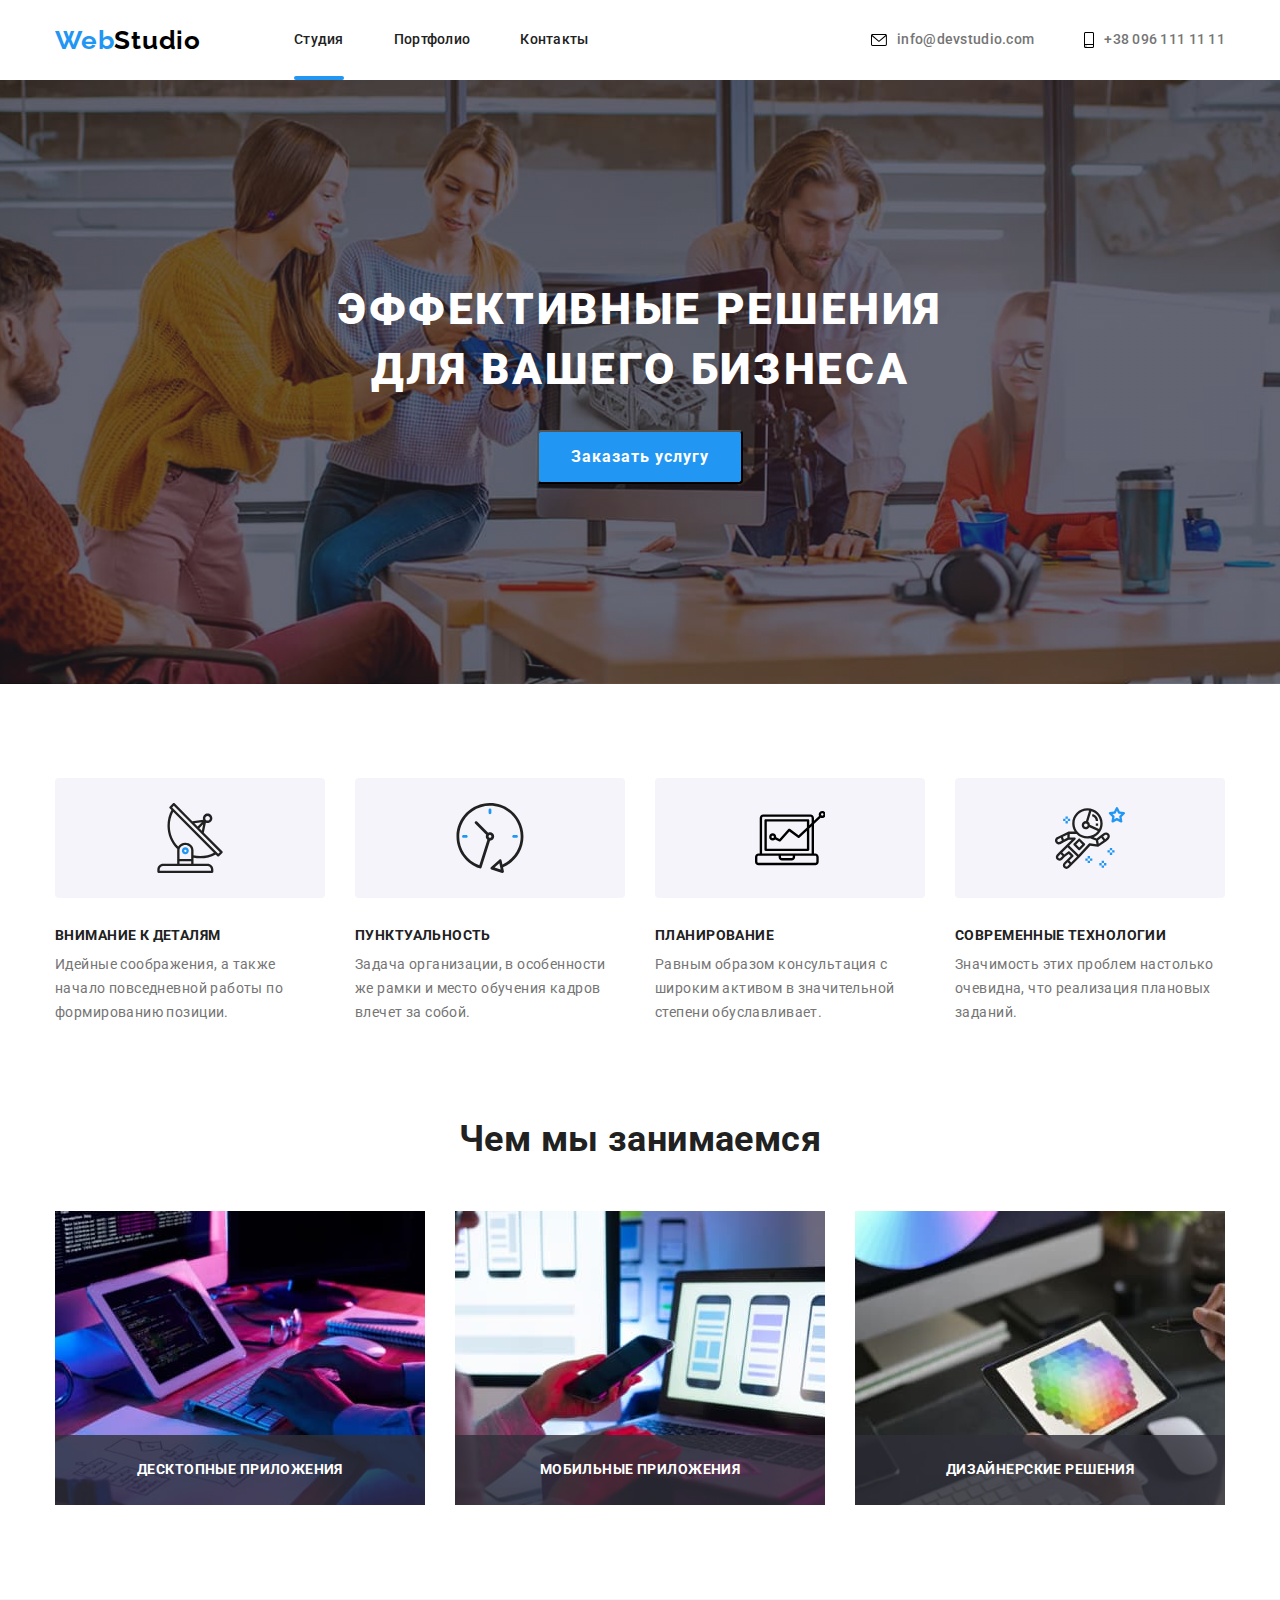
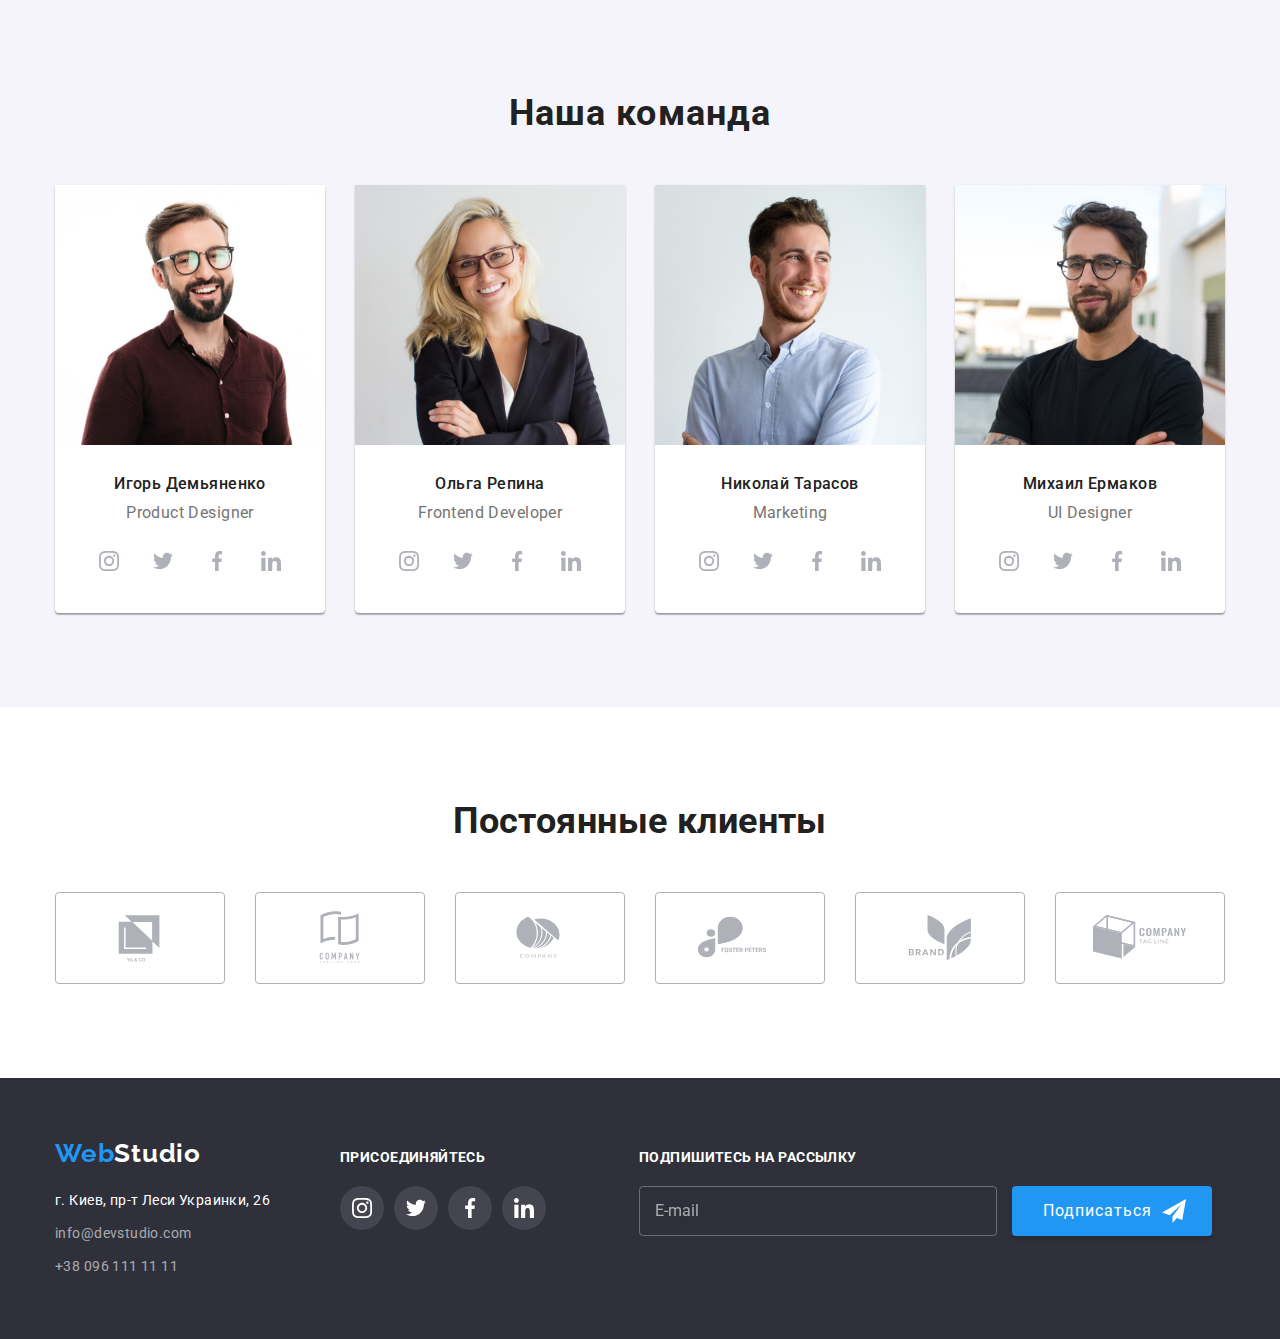
==== index.html @ 09fc1315 "Секция баннер переименована согласно BEM" ====
<!DOCTYPE html>
<html lang="ru">
    <head>
        <meta charset="UTF-8">
        <meta http-equiv="X-UA-Compatible" content="IE=edge">
        <meta name="viewport" content="width=device-width, initial-scale=1.0">
        <title>WebStudio</title>
        <link href="https://fonts.googleapis.com/css2?family=Raleway:wght@700&family=Roboto:wght@400;500;700;900&display=swap"
            rel="stylesheet">
        <link rel="stylesheet" href="https://cdnjs.cloudflare.com/ajax/libs/modern-normalize/0.2.0/modern-normalize.min.css">
        <link rel="stylesheet" href="./css/styles.css">
    </head>
    <body>
    <!-- шапка страницы -->
        <header class="header">
            <div class="container">
                <nav class="nav">
                    <a class="logo" lang="en" href="./index.html"> Web<span class="logo--black">Studio</span></a>
                    <ul class="nav__list list">
                        <li class="nav__item">
                            <a class="nav__link nav__link--current" href="./index.html">Студия</a>
                        </li>
                        <li class="nav__item">
                            <a class="nav__link" href="./portfolio.html">Портфолио</a>
                        </li>
                        <li class="nav__item">
                            <a class="nav__link" href="">Контакты</a>
                        </li>
                    </ul>
                </nav>
                <ul class="contacts-list list">
                    <li class="contacts-list__item">
                        <a class="contacts-list__link" href="mailto:info@devstudio.com">
                            <svg class="icon-envelope" width="16px" height="12px">
                                <use href="./images/svg/symbol-defs.svg#icon-envelope"></use>
                            </svg>
                            info@devstudio.com
                        </a>   
                    </li>
                    <li class="contacts-list__item">
                        <a class="contacts-list__link" href="tel:+380961111111">
                            <svg class="icon-phone" width="10px" height="16px">
                                <use href="./images/svg/symbol-defs.svg#icon-smartphone"></use>
                            </svg>
                                +38 096 111 11 11
                        </a>  
                    </li>
                </ul>
            </div>
        </header>

    <!-- тело страницы -->
        <main class="main">
            <!-- секция баннер -->
            <section class="banner section">
                <div class="container">
                    <h1 class="banner__title"><span>Эффективные решения для вашего бизнеса</span></h1>
                    <button class="banner__button" type="button" data-modal-open>Заказать услугу</button>   
                </div>
            </section>
            <!-- секция преимущества -->
            <section class="section-advantages section">
                <div class="container">
                    <h2 class="visually-hidden">Преимущества</h2>
                        <ul class="advantages-list list">
                            <li class="advantages-item">
                                <div class="advantages-icon">
                                    <svg class="icon-antenna" width="70px" height="70px">
                                        <use href="./images/svg/symbol-defs.svg#icon-antenna"></use>
                                    </svg>
                                </div>
                                <h3 class="advantages-title">Внимание к деталям</h3>
                                <p class="advantages-text">Идейные соображения, а также начало повседневной работы по формированию позиции.</p>
                            </li>
                            <li class="advantages-item">
                                <div class="advantages-icon">
                                    <svg class="icon-clock" width="70px" height="70px">
                                        <use href="./images/svg/symbol-defs.svg#icon-clock"></use>
                                    </svg>
                                </div>
                                <h3 class="advantages-title">Пунктуальность</h3>
                                <p class="advantages-text">Задача организации, в особенности же рамки и место обучения кадров влечет за собой.</p>
                            </li>
                            <li class="advantages-item">
                                <div class="advantages-icon">
                                    <svg class="icon-vector" width="70px" height="70px">
                                        <use href="./images/svg/symbol-defs.svg#icon-vector"></use>
                                    </svg>
                                </div>
                                <h3 class="advantages-title">Планирование</h3>
                                <p class="advantages-text">Равным образом консультация с широким активом в значительной степени обуславливает.</p>
                            </li>
                            <li class="advantages-item">
                                <div class="advantages-icon">
                                    <svg class="icon-astronaut" width="70px" height="70px">
                                        <use href="./images/svg/symbol-defs.svg#icon-astronaut"></use>
                                    </svg>
                                </div>
                                <h3 class="advantages-title">Современные технологии</h3>
                                <p class="advantages-text">Значимость этих проблем настолько очевидна, что реализация плановых заданий.</p>
                            </li>
                        </ul> 
                </div>
            </section>
            <!-- секция чем мы занимаемся -->
            <section class="section-works section">
                <div class="container">
                    <h2 class="works-title title">Чем мы занимаемся</h2>
                    <ul class="works-list list">
                        <li class="works-item">
                            <img src="./images/work1.jpg" alt="Человека набирает html код страницы" width="370">
                            <p class="works-description">Десктопные приложения</p>
                        </li>
                        <li class="works-item">
                            <img src="./images/work2.jpg" alt="Человек адаптирует вид страницы ноутбука на мобильный телефон" width="370">
                            <p class="works-description">Мобильные приложения</p>
                        </li>
                        <li class="works-item">
                            <img src="./images/work3.jpg" alt="Человека выбирает градиент цветов на планшете" width="370">
                            <p class="works-description">Дизайнерские решения</p>
                        </li>
                    </ul>
                </div>
            </section>
            <!-- секция команда -->
            <section class="section-team section">
                <div class="container">
                    <h2 class="team-title title">Наша команда</h2>
                    <ul class="team-list list">
                        <li class="team-item">
                            <img src="./images/team1.jpg" alt="Игорь Демьяненко" width="270">
                            <div class="team-content">
                                <h3 class="person-title title">Игорь Демьяненко</h3>
                                <p class="team-text" lang="en">Product Designer</p>
                                <ul class="sociale-list list sociale-list-team">
                                    <li class="sociale-item">
                                        <a class="sociale-link sociale-link-transparent" href="">
                                            <svg class="icon-sociale icon-sociale-grey">
                                                <use href="./images/svg/symbol-defs.svg#icon-instagram"></use>
                                            </svg>
                                        </a>
                                    </li>
                                    <li class="sociale-item">
                                        <a class="sociale-link sociale-link-transparent" href="">
                                            <svg class="icon-sociale icon-sociale-grey">
                                                <use href="./images/svg/symbol-defs.svg#icon-twitter"></use>
                                            </svg>
                                        </a>
                                    </li>
                                    <li class="sociale-item">
                                        <a class="sociale-link sociale-link-transparent" href="">
                                            <svg class="icon-sociale icon-sociale-grey">
                                                <use href="./images/svg/symbol-defs.svg#icon-facebook"></use>
                                            </svg>
                                        </a>
                                    </li>
                                    <li class="sociale-item">
                                        <a class="sociale-link sociale-link-transparent" href="">
                                            <svg class="icon-sociale icon-sociale-grey">
                                                <use href="./images/svg/symbol-defs.svg#icon-linkedin"></use>
                                            </svg>
                                        </a>
                                    </li>
                                </ul>
                            </div>
                        </li>
                        <li class="team-item">
                            <img src="./images/team2.jpg" alt="Ольга Репина" width="270">
                            <div class="team-content">
                                <h3 class="person-title title">Ольга Репина</h3>
                                <p class="team-text" lang="en">Frontend Developer</p>
                                <ul class="sociale-list list sociale-list-team">
                                    <li class="sociale-item">
                                        <a class="sociale-link sociale-link-transparent" href="">
                                            <svg class="icon-sociale icon-sociale-grey">
                                                <use href="./images/svg/symbol-defs.svg#icon-instagram"></use>
                                            </svg>
                                        </a>
                                    </li>
                                    <li class="sociale-item">
                                        <a class="sociale-link sociale-link-transparent" href="">
                                            <svg class="icon-sociale icon-sociale-grey">
                                                <use href="./images/svg/symbol-defs.svg#icon-twitter"></use>
                                            </svg>
                                        </a>
                                    </li>
                                    <li class="sociale-item">
                                        <a class="sociale-link sociale-link-transparent" href="">
                                            <svg class="icon-sociale icon-sociale-grey">
                                                <use href="./images/svg/symbol-defs.svg#icon-facebook"></use>
                                            </svg>
                                        </a>
                                    </li>
                                    <li class="sociale-item">
                                        <a class="sociale-link sociale-link-transparent" href="">
                                            <svg class="icon-sociale icon-sociale-grey">
                                                <use href="./images/svg/symbol-defs.svg#icon-linkedin"></use>
                                            </svg>
                                        </a>
                                    </li>
                                </ul>
                            </div>
                        </li>
                        <li class="team-item">
                            <img src="./images/team3.jpg" alt="Николай Тарасов" width="270">
                            <div class="team-content">
                                <h3 class="person-title title">Николай Тарасов</h3>
                                <p class="team-text" lang="en">Marketing</p>
                                <ul class="sociale-list list sociale-list-team">
                                    <li class="sociale-item">
                                        <a class="sociale-link sociale-link-transparent" href="">
                                            <svg class="icon-sociale icon-sociale-grey">
                                                <use href="./images/svg/symbol-defs.svg#icon-instagram"></use>
                                            </svg>
                                        </a>
                                    </li>
                                    <li class="sociale-item">
                                        <a class="sociale-link sociale-link-transparent" href="">
                                            <svg class="icon-sociale icon-sociale-grey">
                                                <use href="./images/svg/symbol-defs.svg#icon-twitter"></use>
                                            </svg>
                                        </a>
                                    </li>
                                    <li class="sociale-item">
                                        <a class="sociale-link sociale-link-transparent" href="">
                                            <svg class="icon-sociale icon-sociale-grey">
                                                <use href="./images/svg/symbol-defs.svg#icon-facebook"></use>
                                            </svg>
                                        </a>
                                    </li>
                                    <li class="sociale-item">
                                        <a class="sociale-link sociale-link-transparent" href="">
                                            <svg class="icon-sociale icon-sociale-grey">
                                                <use href="./images/svg/symbol-defs.svg#icon-linkedin"></use>
                                            </svg>
                                        </a>
                                    </li>
                                </ul>
                            </div>
                        </li>
                        <li class="team-item">
                            <img src="./images/team4.jpg" alt="Михаил Ермаков" width="270">
                            <div class="team-content">
                                <h3 class="person-title title">Михаил Ермаков</h3>
                                <p class="team-text" lang="en">UI Designer</p>
                                <ul class="sociale-list list sociale-list-team">
                                    <li class="sociale-item">
                                        <a class="sociale-link sociale-link-transparent" href="">
                                            <svg class="icon-sociale icon-sociale-grey">
                                                <use href="./images/svg/symbol-defs.svg#icon-instagram"></use>
                                            </svg>
                                        </a>
                                    </li>
                                    <li class="sociale-item">
                                        <a class="sociale-link sociale-link-transparent" href="">
                                            <svg class="icon-sociale icon-sociale-grey">
                                                <use href="./images/svg/symbol-defs.svg#icon-twitter"></use>
                                            </svg>
                                        </a>
                                    </li>
                                    <li class="sociale-item">
                                        <a class="sociale-link sociale-link-transparent" href="">
                                            <svg class="icon-sociale icon-sociale-grey">
                                                <use href="./images/svg/symbol-defs.svg#icon-facebook"></use>
                                            </svg>
                                        </a>
                                    </li>
                                    <li class="sociale-item">
                                        <a class="sociale-link sociale-link-transparent" href="">
                                            <svg class="icon-sociale icon-sociale-grey">
                                                <use href="./images/svg/symbol-defs.svg#icon-linkedin"></use>
                                            </svg>
                                        </a>
                                    </li>
                                </ul>
                            </div>
                        </li>
                    </ul>
                </div>
            </section>
            <!-- секция постоянные клиенты -->
            <section class="section-clients section">
                <div class="container">
                    <h2 class="clients-title title">Постоянные клиенты</h2>
                    <ul class="clients-list list">
                        <li class="clients-item">
                            <a class="clients-link" href="">
                                <svg class="icon-logo">
                                    <use href="./images/svg/symbol-defs.svg#icon-logo1"></use>
                                </svg>
                            </a>
                        </li>
                        <li class="clients-item">
                            <a class="clients-link" href="">
                               <svg class="icon-logo">
                                   <use href="./images/svg/symbol-defs.svg#icon-logo2"></use>
                               </svg>
                            </a>
                        </li>
                        <li class="clients-item">
                            <a class="clients-link" href="">
                               <svg class="icon-logo">
                                   <use href="./images/svg/symbol-defs.svg#icon-logo3"></use>
                               </svg>
                            </a>
                        </li>
                        <li class="clients-item"> 
                            <a class="clients-link" href="">
                                <svg class="icon-logo">
                                    <use href="./images/svg/symbol-defs.svg#icon-logo4"></use>
                                </svg>
                            </a>
                        </li>
                        <li class="clients-item">
                            <a class="clients-link" href="">
                                <svg class="icon-logo">
                                    <use href="./images/svg/symbol-defs.svg#icon-logo5"></use>
                                </svg>
                            </a> 
                        </li>
                        <li class="clients-item"> 
                            <a class="clients-link" href="">
                                <svg class="icon-logo">
                                    <use href="./images/svg/symbol-defs.svg#icon-logo6"></use>
                                </svg>
                            </a>
                        </li>
                    </ul>
                </div>
            </section>
        </main>
    <!-- футер -->
        <footer class="footer">
            <div class="container">
                <div>
                    <a class="footer-logo logo" lang="en" href="./index.html">Web<span class="logo-white">Studio</span></a>
                    <address>
                        <ul class="footer-contacts list">
                            <li class="footer-item">
                                <a class="footer-adress" href="https://goo.gl/maps/Vb78Npx7TWDgtV2aA" target="_blank" rel="noreferrer noopener">г. Киев, пр-т Леси Украинки, 26</a>
                            </li>
                            <li class="footer-item">
                                <a class="footer-mail" href="mailto:info@devstudio.com">info@devstudio.com</a>
                            </li>
                            <li class="footer-item">
                                <a class="footer-tel" href="tel:+380961111111">+38 096 111 11 11</a>
                            </li>
                        </ul>
                    </address>
                </div>
                <div class="footer-sociale">
                    <h2 class="sociale-title title">Присоединяйтесь</h2>
                    <ul class="sociale-list list">
                        <li class="sociale-item">
                            <a class="sociale-link sociale-link-dark" href="">
                                <svg class="icon-sociale icon-sociale-white">
                                    <use href="./images/svg/symbol-defs.svg#icon-instagram"></use>
                                </svg>
                            </a>
                        </li>
                        <li class="sociale-item">
                            <a class="sociale-link sociale-link-dark" href="">
                                <svg class="icon-sociale icon-sociale-white">
                                    <use href="./images/svg/symbol-defs.svg#icon-twitter"></use>
                                </svg>
                            </a>
                        </li>
                        <li class="sociale-item">
                            <a class="sociale-link sociale-link-dark" href="">
                                <svg class="icon-sociale icon-sociale-white">
                                    <use href="./images/svg/symbol-defs.svg#icon-facebook"></use>
                                </svg>
                            </a>
                        </li>
                        <li class="sociale-item">
                            <a class="sociale-link sociale-link-dark" href="">
                                <svg class="icon-sociale icon-sociale-white">
                                    <use href="./images/svg/symbol-defs.svg#icon-linkedin"></use>
                                </svg>
                            </a>
                        </li>
                    </ul>
                </div>
                <div class="subscription">
                    <h2 class="subscription-title title">Подпишитесь на рассылку</h2>
                    <form name="subscription-form">
                        <label for="email">
                            <input class="footer-input" type="email" name="email" id="email" placeholder="E-mail"/>
                        </label>                                        
                        <button class="footer-submit-button" type="submit">Подписаться
                            <svg class="icon-submit" width="24px" height="24px">
                                <use href="./images/svg/symbol-defs.svg#icon-send"></use>
                            </svg>
                        </button>
                    </form>
                </div>
            </div>
        </footer>
        <div class="backdrop is-hidden" data-modal>
            <div class="modal">
                <button class="close-button" data-modal-close>
                    <svg class="icon-close" width="18px" height="18px">
                        <use href="./images/svg/symbol-defs.svg#icon-close"></use>
                    </svg>
                </button>
                <form class="modal-form" action="#">
                    <div class="modal-user-form">
                        <p class="modal-form-head">Оставьте свои данные, мы вам перезвоним</p>
                        <label class="modal-form-type" for="user-name"> Имя
                            <span class="modal-form-box">
                                <input class="modal-form-input" type="text" name="user-name" id="user-name" minlength="2" pattern="[a-zA-Zа-яёА-ЯЁ]+" title="Имя должно содержать символы латиницы или кирилицы" required>
                                <svg class="modal-form-icon" width="18px" height="18px">
                                    <use href="./images/svg/symbol-defs.svg#icon-user"></use>
                                </svg>
                            </span>
                        </label>
                        <label class="modal-form-type" for="phone-number"> Телефон
                            <span class="modal-form-box">
                                <input class="modal-form-input" type="tel" name="phone-number" id="phone-number" pattern="[0-9]{3}-[0-9]{3}-[0-9]{2}-[0-9]{2}" title="000-000-00-00" required>
                                <svg class="modal-form-icon" width="18px" height="18px">
                                    <use href="./images/svg/symbol-defs.svg#icon-phone"></use>
                                </svg>
                            </span>
                        </label>
                        <label class="modal-form-type" for="mail"> Почта
                            <span class="modal-form-box">
                                <input class="modal-form-input" type="email" name="email" id="mail" required>
                                <svg class="modal-form-icon" width="18px" height="18px">
                                    <use href="./images/svg/symbol-defs.svg#icon-email"></use>
                                </svg>
                            </span>
                        </label>
                        <label class="modal-form-type" for="feedback"> Комментарий
                            <span class="modal-form-box">
                                <textarea class="modal-form-feedback" name="text" id="feedback" placeholder="Введите текст"></textarea>
                            </span>
                        </label>
                        <label class="modal-form-type input-label" for="modal-checkbox">
                            <input class="modal-form-checkbox visually-hidden" type="checkbox" id="modal-checkbox"/>
                            <span class="checkbox-box"></span>
                            <span class="modal-form-text">
                                <span class="modal-form-link">Соглашаюсь с рассылкой и принимаю
                                    <a class="contract-link" href="#">Условия договора</a>
                                </span>
                            </span>
                        </label>
                        <button class="modal-submit-button" type="submit">Отправить</button>
                    </div>
                </form>
            </div>
        </div>
        <script src="./js/modal.js"></script>
    </body>
</html>
---- css/styles.css ----
/* переменные****************************************** */
html {
  box-sizing: border-box;
}
*,
*::before,
*::after {
  box-sizing: border-box;
}
:root {
  --title-text-color: #212121;
  --primary-text-color: #757575;
  --accent-color: #2196f3;
}

body {
  font-family: Roboto, sans-serif;
  font-size: 14px;
  line-height: 1.71;
  letter-spacing: 0.03em;
  color: var(--primary-text-color);
}

h1,
h2,
h3,
h4,
h5,
h6,
p,
ul,
ol {
  margin: 0;
  padding: 0;
}

img {
  display: block;
}

.title {
  color: var(--title-text-color);
  font-weight: bold;
  font-size: 36px;
  line-height: 1.16;
}
.list {
  list-style: none;
  margin: 0;
  padding: 0;
}

.container {
  width: 1200px;
  padding-right: 15px;
  padding-left: 15px;
  margin: 0px auto;
}

.section {
  padding-top: 94px;
  padding-bottom: 94px;
}

/* шапка страницы *****************************************/

.header .container {
  background-color: #ffffff;

  display: flex;
  align-items: center;
}
.nav {
  display: flex;
  align-items: center;
}
.nav__list {
  display: flex;
}
.nav__link--current {
  color: var(--accent-color);
}

.nav__item:not(:first-child),
.contacts-list__item:not(:first-child) {
  margin-left: 50px;
}

.contacts-list {
  display: flex;
}

.contacts-list__link {
  display: flex;
  align-items: center;
}

.icon-envelope,
.icon-phone {
  margin-right: 10px;

  transition-property: fill;
  transition-duration: 250ms;
  transition-timing-function: cubic-bezier(0.4, 0, 0.2, 1);
}

.icon-envelope:hover,
.icon-envelope:focus {
  fill: var(--accent-color);
}

.icon-phone:hover,
.icon-phone:focus {
  fill: var(--accent-color);
}
/* Список социальных сетей********************* */
.sociale-list {
  display: flex;
}

.sociale-item:not(:first-child) {
  margin-left: 10px;
}

.sociale-link {
  display: flex;
  justify-content: center;
  align-items: center;
  width: 44px;
  height: 44px;
  border-radius: 50%;

  background: rgba(255, 255, 255, 0.1);
}

.icon-sociale {
  width: 20px;
  height: 20px;

  fill: #ffffff;
}

/* лого ***************************************************/
.logo,
.logo-white,
.logo--black {
  font-family: Raleway, sans-serif;
  font-weight: bold;
  font-size: 26px;
  line-height: 1.19;
  letter-spacing: 0.03em;
  text-decoration: none;

  margin-left: 0px;
}

.logo {
  color: var(--accent-color);
}
.logo-white {
  color: #ffffff;
}
.logo--black {
  color: #000000;
}

/* навигация  и контакты INDEX  и PORTFOLIO**************************************/
.nav__list {
  margin-left: 93px;
  justify-content: space-between;
}

.nav__link {
  display: block;
  font-weight: 500;
  font-size: 14px;
  line-height: 1.14;
  letter-spacing: 0.02em;
  color: #212121;
  text-decoration: none;

  transition-property: color;
  transition-duration: 250ms;
  transition-timing-function: cubic-bezier(0.4, 0, 0.2, 1);
  padding-top: 32px;
  padding-bottom: 32px;
}

.nav__link:hover,
.nav__link:focus {
  color: var(--accent-color);
}

.contacts-list {
  font-weight: 500;
  font-size: 14px;
  line-height: 1.14;
  letter-spacing: 0.02em;

  margin-left: auto;
}
.contacts-list__link,
.type-link {
  color: #757575;
  text-decoration: none;
  transition-property: color;
  transition-duration: 250ms;
  transition-timing-function: cubic-bezier(0.4, 0, 0.2, 1);
}

.contacts-list .contacts-list__link:hover,
.contacts-list .contacts-list__link:focus {
  color: var(--accent-color);
}

.contacts-list__link:hover .icon-envelope,
.contacts-list__link:focus .icon-envelope,
.contacts-list__link:hover .icon-phone,
.contacts-list__link:focus .icon-phone {
  fill: var(--accent-color);
}

.nav__link--current {
  position: relative;
}
.nav__link--current::after {
  content: "";
  display: block;
  position: absolute;

  width: 100%;
  height: 4px;

  background: var(--accent-color);
  border-radius: 2px;

  bottom: 0;
}
/* тело страницы ***************************************/
/* банер **************************/
.banner {
  max-width: 1600px;

  background-color: #2f303a;
  background-image: linear-gradient(
      rgba(47, 48, 58, 0.4),
      rgba(47, 48, 58, 0.4)
    ),
    url(../images/hero.jpg);
  background-repeat: no-repeat;
  background-position: center;
  background-size: cover;

  padding: 200px 0px;
  margin-left: auto;
  margin-right: auto;
}
.banner__title {
  font-weight: 900;
  font-size: 44px;
  line-height: 1.36;
  text-align: center;
  letter-spacing: 0.06em;
  text-transform: uppercase;
  color: #ffffff;

  margin-bottom: 30px;
  margin-left: auto;
  margin-right: auto;
  width: 696px;
}
.banner__button {
  font-family: inherit;
  font-weight: bold;
  font-size: 16px;
  line-height: 1.87;
  letter-spacing: 0.06em;
  color: #ffffff;
  background: var(--accent-color);

  padding: 10px 32px;
  border-radius: 4px;
  display: block;
  margin-right: auto;
  margin-left: auto;
}

/* Модальное окно*************************** */
.backdrop {
  position: fixed;
  left: 0px;
  top: 0px;
  width: 100%;
  height: 100%;

  background: rgba(0, 0, 0, 0.2);
  transition-property: opacity, visibility;
  transition-duration: 250ms;
  transition-timing-function: cubic-bezier(0.4, 0, 0.2, 1);
}

.backdrop.is-hidden {
  opacity: 0;
  pointer-events: none;
  visibility: hidden;
}
.modal {
  position: absolute;
  top: 50%;
  left: 50%;
  transform: translate(-50%, -50%);

  min-width: 528px;
  min-height: 581px;

  background-color: #ffffff;
  box-shadow: 0px 1px 3px rgba(0, 0, 0, 0.12), 0px 1px 1px rgba(0, 0, 0, 0.14),
    0px 2px 1px rgba(0, 0, 0, 0.2);
  border-radius: 4px;
}

.close-button {
  position: absolute;
  top: 8px;
  right: 8px;

  display: flex;
  justify-content: center;
  align-items: center;

  width: 30px;
  height: 30px;
  border-radius: 50%;
  border: 1px solid rgba(0, 0, 0, 0.1);
  background-color: transparent;

  cursor: pointer;

  transition-property: fill;
  transition-duration: 250ms;
  transition-timing-function: cubic-bezier(0.4, 0, 0.2, 1);
}

.close-button:hover,
.close-button:focus {
  fill: var(--accent-color);
}

.modal {
  padding: 40px;
}
.modal-user-form {
  display: block;
}

.modal-form-head {
  font-size: 20px;
  font-weight: bold;
  line-height: 1.15;
  color: #212121;

  margin-bottom: 12px;
}

.modal-form-type {
  display: block;

  font-size: 12px;
  line-height: 1.16;
  letter-spacing: 0.01em;
  color: #757575;
}

.modal-form-box {
  position: relative;
  display: block;
  margin-bottom: 10px;
}
.modal-form-input:focus {
  border-color: var(--accent-color);
}

.modal-form-input:focus + .modal-form-icon {
  fill: var(--accent-color);
}

.modal-form-input {
  position: relative;
  display: block;
  height: 40px;
  width: 100%;
  border: 1px solid rgba(33, 33, 33, 0.2);
  border-radius: 4px;

  padding-left: 42px;
  margin-top: 4px;
  outline: none;
}

.modal-form-icon {
  position: absolute;
  top: 50%;
  left: 12px;
  transform: translateY(-50%);

  transition-property: fill;
  transition-duration: 250ms;
  transition-timing-function: cubic-bezier(0.4, 0, 0.2, 1);
}

.modal-form-feedback {
  width: 100%;
  height: 120px;
  padding: 12px 16px;
  border: 1px solid rgba(33, 33, 33, 0.2);
  border-radius: 4px;
  outline: none;
  resize: none;

  margin-top: 4px;

  transition-property: border-color;
  transition-duration: 250ms;
  transition-timing-function: cubic-bezier(0.4, 0, 0.2, 1);
}

.modal-form-feedback::placeholder {
  font-size: 12px;
  line-height: 1.16;
  letter-spacing: 0.01em;
  color: rgba(117, 117, 117, 0.5);
}

.modal-form-feedback:focus {
  border-color: var(--accent-color);
}

.input-label {
  display: flex;
  align-items: center;
  margin-bottom: 30px;
  padding-left: 14px;
}

.checkbox-box {
  width: 15px;
  height: 15px;
  border: 2px solid #212121;
  border-radius: 2px;
}

.modal-form-checkbox:checked + .checkbox-box {
  background-color: var(--accent-color);
  background-image: url(../images/svg/iconcheck.svg);
  background-repeat: no-repeat;
  background-position: center;
  background-origin: border-box;
  border-color: transparent;
}

.modal-form-checkbox:focus + .checkbox-box {
  border-color: var(--accent-color);
}

.modal-form-link {
  margin-left: 7px;
}

.contract-link {
  font-size: 14px;
  line-height: 1.71;
  text-decoration-line: underline;
  color: var(--accent-color);
}

.modal-submit-button {
  display: block;
  padding: 10px 55px;

  width: 200px;
  height: 50px;
  font-size: 16px;
  line-height: 1.87;
  letter-spacing: 0.06em;
  color: #ffffff;

  background: #188ce8;
  box-shadow: 0px 4px 4px rgba(0, 0, 0, 0.15);
  border-radius: 4px;

  outline: none;
  cursor: pointer;
  border: transparent;

  margin: 0 auto;
}

/* секция преимущества **********************************/
.visually-hidden {
  position: absolute !important;
  clip: rect(1px 1px 1px 1px);
  clip: rect(1px, 1px, 1px, 1px);
  padding: 0 !important;
  border: 0 !important;
  height: 1px !important;
  width: 1px !important;
  overflow: hidden;
}

.advantages-title,
.work-title,
.team-title {
  font-weight: bold;
  font-size: 36px;
  line-height: 1.16;
  letter-spacing: 0.03em;
}

.advantages-title,
.team-title {
  color: var(--title-text-color);
}

.advantages-title {
  font-size: 14px;
  line-height: 1.14;
  text-transform: uppercase;
  margin-bottom: 10px;
}

.advantages-list {
  display: flex;
}

.advantages-item:not(:first-child) {
  margin-left: 30px;
}
.advantages-item {
  width: 270px;
}

.advantages-icon {
  display: flex;
  height: 120px;
  justify-content: center;
  align-items: center;
  background: #f5f4fa;
  border-radius: 4px;
  margin-bottom: 30px;
}

/* чем мы занимаемся************************************ */
.section-works {
  padding-top: 0px;
}
.works-title {
  text-align: center;
  margin-bottom: 50px;
}

.works-list {
  display: flex;
  justify-content: space-between;
}

.works-item {
  position: relative;
}
.works-description {
  position: absolute;
  width: 100%;
  bottom: 0px;

  font-weight: bold;
  font-size: 14px;
  line-height: 1.14;
  text-align: center;
  text-transform: uppercase;

  color: #ffffff;
  background: rgba(47, 48, 58, 0.8);

  padding-top: 27px;
  padding-bottom: 27px;
}
/* секция команда**************************************** */
.section-team {
  background: #f5f4fa;
}
.team-title {
  text-align: center;
  margin-bottom: 50px;
}
.team-list {
  display: flex;
  justify-content: space-between;
}
.team-item {
  text-align: center;
  background: #ffffff;
  box-shadow: 0px 1px 3px rgba(0, 0, 0, 0.12), 0px 1px 1px rgba(0, 0, 0, 0.14),
    0px 2px 1px rgba(0, 0, 0, 0.2);
  border-radius: 0px 0px 4px 4px;
}
.person-title {
  font-weight: 500;
  font-size: 16px;
  line-height: 1.18;
  margin-bottom: 10px;
}
.team-text {
  font-size: 16px;
  line-height: 1.18;
  margin-bottom: 16px;
}

.team-content {
  padding: 30px 0px;
}

.sociale-list-team {
  justify-content: center;
}

.sociale-link-transparent {
  transition-property: background-color;
  transition-duration: 250ms;
  transition-timing-function: cubic-bezier(0.4, 0, 0.2, 1);
}

.sociale-link-transparent:hover,
.sociale-link-transparent:focus {
  background-color: var(--accent-color);
}

.sociale-link-transparent:hover .icon-sociale-grey,
.sociale-link-transparent:focus .icon-sociale-grey {
  fill: #ffffff;
}
.icon-sociale-grey {
  fill: #afb1b8;
  transition-property: fill;
}
/* секция постоянные клиенты***********************************/
.section-clients {
  background: #ffffff;
}

.clients-title {
  text-align: center;
  margin-bottom: 50px;
}

.clients-list {
  display: flex;
  flex-wrap: wrap;
  margin-top: -30px;
  margin-left: -30px;
}

.clients-item {
  flex-basis: calc((100% - 6 * 30px) / 6);
  margin-top: 30px;
  margin-left: 30px;
}
.clients-link {
  display: flex;
  justify-content: center;
  align-items: center;
  width: 170px;
  height: 92px;

  border: 1px solid #afb1b8;
  border-radius: 4px;

  transition-property: border-color;
  transition-duration: 250ms;
  transition-timing-function: cubic-bezier(0.4, 0, 0.2, 1);
}

.clients-link:hover .icon-logo,
.clients-link:focus .icon-logo {
  fill: var(--accent-color);
}

.clients-link:hover,
.clients-link:focus {
  border-color: var(--accent-color);
}

.icon-logo {
  width: 106px;
  height: 60px;
  fill: #afb1b8;
  transition-property: fill;
}

/* подвал страниц INDEX  и PORTFOLIO *******************************************/
.footer {
  left: 0px;
  background: #2f303a;
  padding: 60px 0px;
}

.footer .container {
  display: flex;
  align-items: baseline;
}

.footer-item:not(:last-child) {
  margin-bottom: 9px;
}
.footer-adress {
  font-style: normal;
  color: #ffffff;
}

.footer-mail,
.footer-tel {
  font-style: normal;
  color: rgba(255, 255, 255, 0.6);
}

.footer-adress,
.footer-mail,
.footer-tel {
  text-decoration: none;

  transition-property: color;
  transition-duration: 250ms;
  transition-timing-function: cubic-bezier(0.4, 0, 0.2, 1);
}

.footer-adress:hover,
.footer-adress:focus {
  color: var(--accent-color);
}
.footer-mail:hover,
.footer-mail:focus {
  color: var(--accent-color);
}

.footer-tel:hover,
.footer-tel:focus {
  color: var(--accent-color);
}

.footer-logo {
  display: inline-block;
  margin-bottom: 20px;
}

.footer-sociale {
  margin-left: 70px;
}
.sociale-title {
  font-size: 14px;
  line-height: 1.14;
  text-transform: uppercase;
  color: #ffffff;

  margin-bottom: 20px;
}

.sociale-link-dark {
  transition-property: background;
  transition-duration: 250ms;
  transition-timing-function: cubic-bezier(0.4, 0, 0.2, 1);
}

.sociale-link-dark:hover,
.sociale-link-dark:focus {
  background: var(--accent-color);
}

.subscription {
  margin-left: 93px;
}
.subscription-title {
  font-size: 14px;
  line-height: 1.14;
  text-transform: uppercase;
  color: #ffffff;

  margin-bottom: 20px;
}

.footer-input {
  width: 358px;
  height: 50px;

  background-color: transparent;
  padding: 15px;

  border: 1px solid rgba(255, 255, 255, 0.3);
  box-sizing: border-box;
  filter: drop-shadow(0px 4px 4px rgba(0, 0, 0, 0.15));
  border-radius: 4px;
  outline: none;

  color: #ffffff;
}

.footer-input:focus {
  border-color: var(--accent-color);

  transition-property: border-color;
  transition-duration: 250ms;
  transition-timing-function: cubic-bezier(0.4, 0, 0.2, 1);
}

.footer-input::placeholder {
  font-size: 16px;
  line-height: 1.25;
  color: rgba(255, 255, 255, 0.6);
}
.footer-submit-button {
  display: inline-flex;
  align-items: center;
  text-align: center;

  width: 200px;
  height: 50px;
  font-size: 16px;
  line-height: 1.87;
  letter-spacing: 0.06em;

  padding: 10px;
  padding-left: 29px;
  margin-left: 12px;

  background: var(--accent-color);
  color: #ffffff;
  box-shadow: 0px 4px 4px rgba(0, 0, 0, 0.15);
  border-radius: 4px;
  border-color: transparent;

  cursor: pointer;
  outline: none;
}

.icon-submit {
  margin-left: 10px;
}
/* POTFOLIO********************************************************************* */
.portfolio {
  border-bottom: 1px solid #ececec;
}
.filter-list {
  display: flex;
  justify-content: center;
  margin-bottom: 50px;
}

.filter-button {
  font-family: inherit;
  font-style: normal;
  font-weight: 500;
  font-size: 16px;
  line-height: 1.62;
  text-align: center;
  letter-spacing: 0.03em;
  color: #212121;
  background: #f5f4fa;
  cursor: pointer;

  border-radius: 4px;
  border-color: transparent;
  outline: none;
}

.filter-item:not(:first-child) {
  margin-left: 8px;
}
.filter-button {
  padding: 6px 22px;

  transition-property: background, color, box-shadow;
  transition-duration: 250ms;
  transition-timing-function: cubic-bezier(0.4, 0, 0.2, 1);
}

.filter-button:hover,
.filter-button:focus {
  background: var(--accent-color);
  color: #ffffff;
  box-shadow: 0px 3px 1px rgba(0, 0, 0, 0.1), 0px 1px 2px rgba(0, 0, 0, 0.08),
    0px 2px 2px rgba(0, 0, 0, 0.12);
}

.type-list {
  display: flex;
  flex-wrap: wrap;
  margin-top: -30px;
  margin-left: -30px;
}

.type-item {
  flex-basis: calc((100% - 3 * 30px) / 3);
  margin-top: 30px;
  margin-left: 30px;

  transition-property: box-shadow;
  transition-duration: 250ms;
  transition-timing-function: cubic-bezier(0.4, 0, 0.2, 1);
}
.type-item:hover,
.type-item:focus {
  box-shadow: 0px 3px 1px rgba(0, 0, 0, 0.1), 0px 1px 2px rgba(0, 0, 0, 0.08),
    0px 2px 2px rgba(0, 0, 0, 0.12);
}

.type-item:hover .type-description,
.type-item:focus .type-description {
  transform: translateY(0%);
}

.type-link {
  display: block;

  color: #757575;
  text-decoration: none;
  margin: 0;
  padding: 0;
}

.type-card {
  position: relative;
  overflow: hidden;
}

.portfolio-img {
  display: block;
  width: 100%;
}

.type-description {
  position: absolute;
  top: 0;
  left: 0;
  height: 100%;
  width: 100%;
  overflow: auto;

  transform: translateY(100%);

  color: #ffffff;
  background: rgba(33, 150, 243, 0.9);
  padding-left: 24px;
  padding-top: 63px;
  padding-right: 24px;
  padding-bottom: 63px;

  font-size: 18px;
  line-height: 1.56;

  transition-property: transform;
  transition-duration: 250ms;
  transition-timing-function: cubic-bezier(0.4, 0, 0.2, 1);
}
.type-cover {
  padding-left: 24px;
  padding-right: 24px;
  border-bottom: 1px solid #eeeeee;
  border-right: 1px solid #eeeeee;
  border-left: 1px solid #eeeeee;
  padding-top: 20px;
  padding-bottom: 20px;
}

.type-title {
  color: var(--title-text-color);
  font-weight: bold;
  font-size: 18px;
  line-height: 2;
  letter-spacing: 0.06em;
  margin-bottom: 4px;
  margin-top: 0;
}

.type-text {
  font-size: 16px;
  line-height: 1.8;
  margin-bottom: 0;
  margin-top: 0;
}
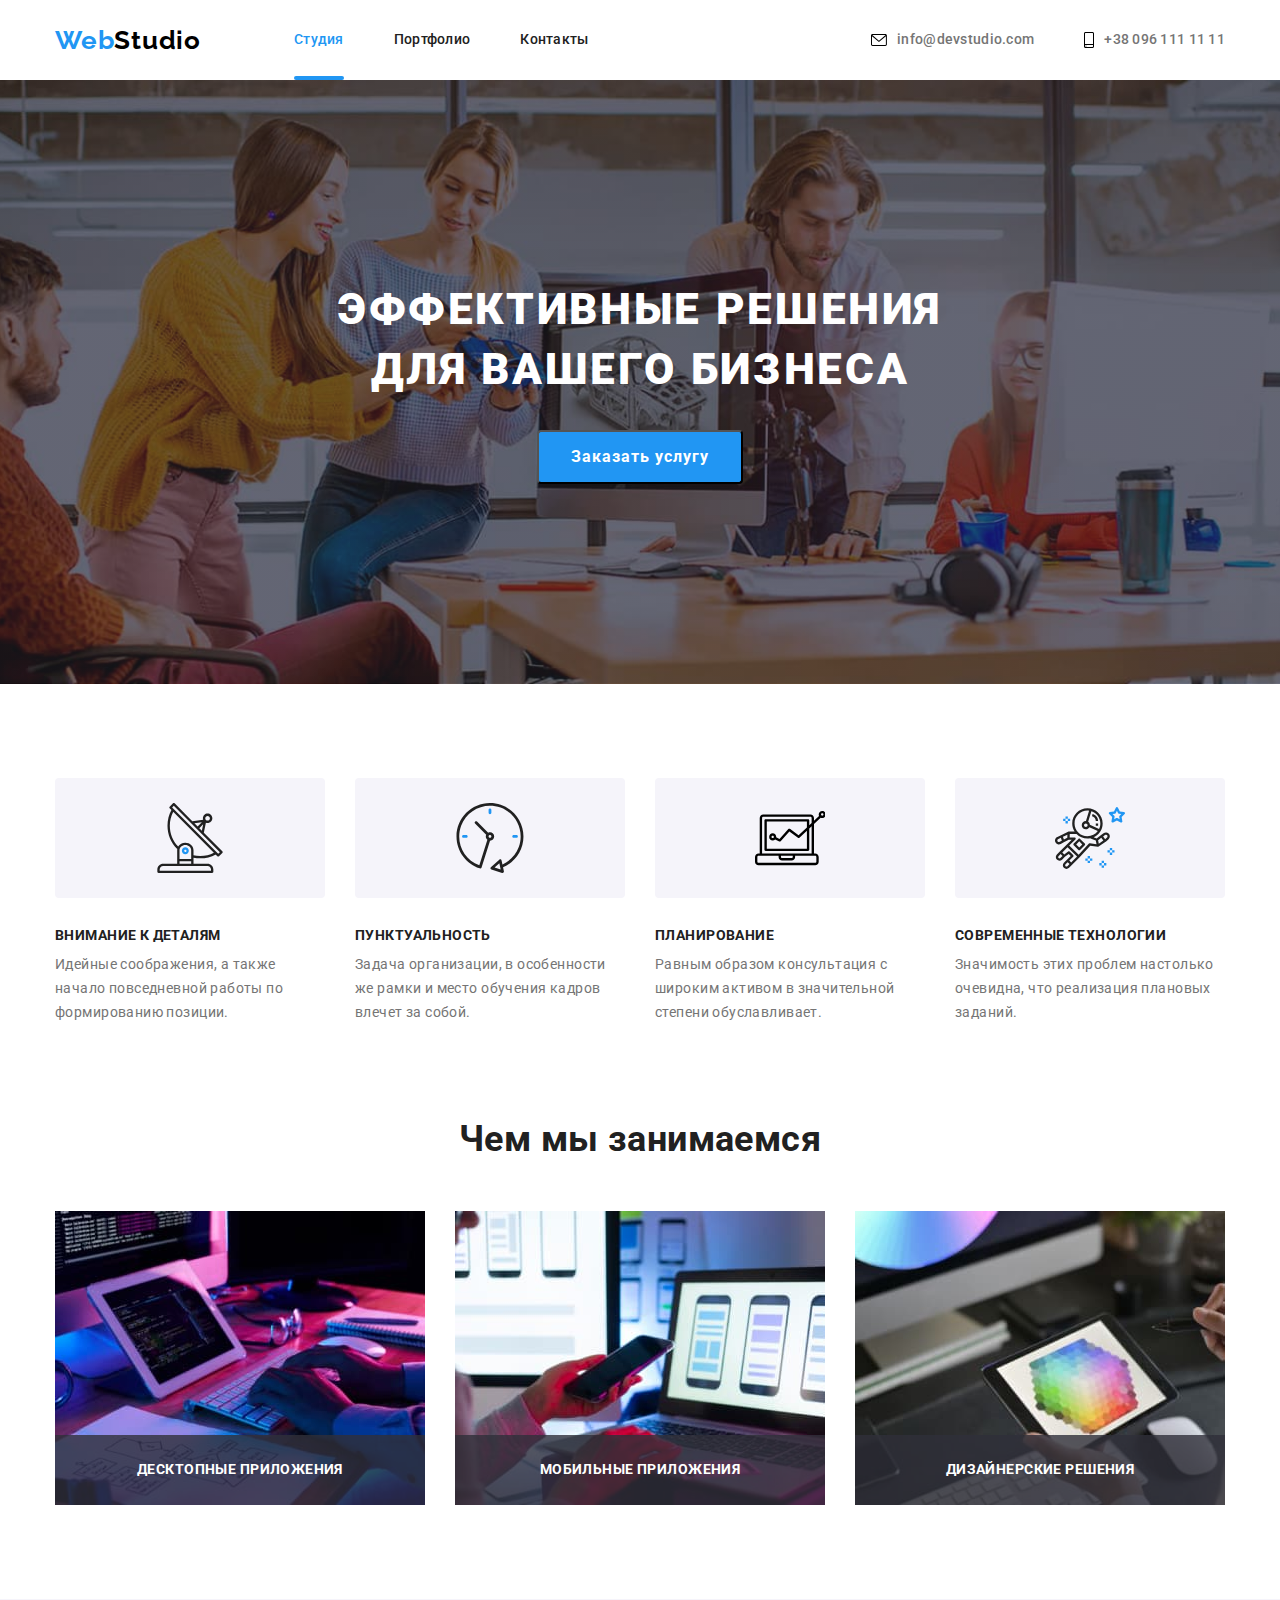
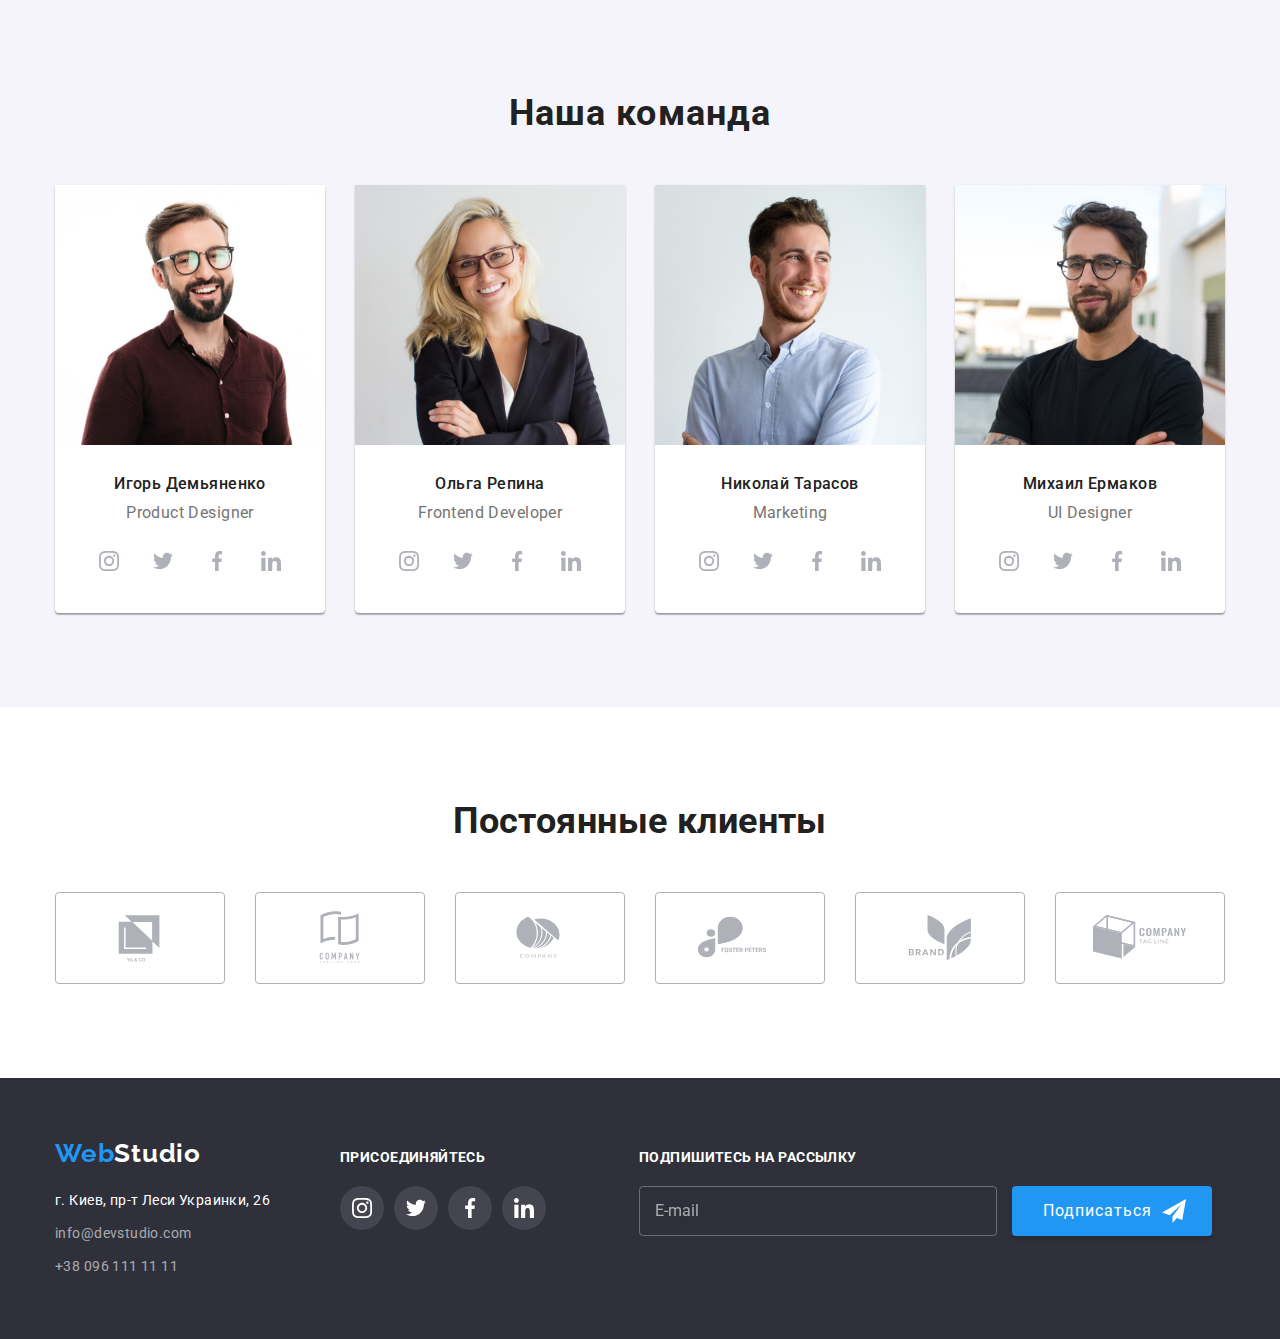
==== commit 8f90fa04: "Выполнен рефакторинг CSS-кода проекта используя препроцессор SASS" ====
--- a/index.html
+++ b/index.html
@@ -8,7 +8,8 @@
         <link href="https://fonts.googleapis.com/css2?family=Raleway:wght@700&family=Roboto:wght@400;500;700;900&display=swap"
             rel="stylesheet">
         <link rel="stylesheet" href="https://cdnjs.cloudflare.com/ajax/libs/modern-normalize/0.2.0/modern-normalize.min.css">
-        <link rel="stylesheet" href="./css/styles.css">
+        <link rel="stylesheet" href="./styles.css">
+        <link rel="stylesheet" href="./css/main.min.css">
     </head>
     <body>
     <!-- шапка страницы -->
@@ -59,104 +60,104 @@
                 </div>
             </section>
             <!-- секция преимущества -->
-            <section class="section-advantages section">
+            <section class="advantages section">
                 <div class="container">
                     <h2 class="visually-hidden">Преимущества</h2>
-                        <ul class="advantages-list list">
-                            <li class="advantages-item">
-                                <div class="advantages-icon">
+                        <ul class="advantages__list list">
+                            <li class="advantages__item">
+                                <div class="advantages__icon">
                                     <svg class="icon-antenna" width="70px" height="70px">
                                         <use href="./images/svg/symbol-defs.svg#icon-antenna"></use>
                                     </svg>
                                 </div>
-                                <h3 class="advantages-title">Внимание к деталям</h3>
-                                <p class="advantages-text">Идейные соображения, а также начало повседневной работы по формированию позиции.</p>
-                            </li>
-                            <li class="advantages-item">
-                                <div class="advantages-icon">
+                                <h3 class="advantages__title">Внимание к деталям</h3>
+                                <p class="advantages__text">Идейные соображения, а также начало повседневной работы по формированию позиции.</p>
+                            </li>
+                            <li class="advantages__item">
+                                <div class="advantages__icon">
                                     <svg class="icon-clock" width="70px" height="70px">
                                         <use href="./images/svg/symbol-defs.svg#icon-clock"></use>
                                     </svg>
                                 </div>
-                                <h3 class="advantages-title">Пунктуальность</h3>
-                                <p class="advantages-text">Задача организации, в особенности же рамки и место обучения кадров влечет за собой.</p>
-                            </li>
-                            <li class="advantages-item">
-                                <div class="advantages-icon">
+                                <h3 class="advantages__title">Пунктуальность</h3>
+                                <p class="advantages__text">Задача организации, в особенности же рамки и место обучения кадров влечет за собой.</p>
+                            </li>
+                            <li class="advantages__item">
+                                <div class="advantages__icon">
                                     <svg class="icon-vector" width="70px" height="70px">
                                         <use href="./images/svg/symbol-defs.svg#icon-vector"></use>
                                     </svg>
                                 </div>
-                                <h3 class="advantages-title">Планирование</h3>
-                                <p class="advantages-text">Равным образом консультация с широким активом в значительной степени обуславливает.</p>
-                            </li>
-                            <li class="advantages-item">
-                                <div class="advantages-icon">
+                                <h3 class="advantages__title">Планирование</h3>
+                                <p class="advantages__text">Равным образом консультация с широким активом в значительной степени обуславливает.</p>
+                            </li>
+                            <li class="advantages__item">
+                                <div class="advantages__icon">
                                     <svg class="icon-astronaut" width="70px" height="70px">
                                         <use href="./images/svg/symbol-defs.svg#icon-astronaut"></use>
                                     </svg>
                                 </div>
-                                <h3 class="advantages-title">Современные технологии</h3>
-                                <p class="advantages-text">Значимость этих проблем настолько очевидна, что реализация плановых заданий.</p>
+                                <h3 class="advantages__title">Современные технологии</h3>
+                                <p class="advantages__text">Значимость этих проблем настолько очевидна, что реализация плановых заданий.</p>
                             </li>
                         </ul> 
                 </div>
             </section>
             <!-- секция чем мы занимаемся -->
-            <section class="section-works section">
+            <section class="works section">
                 <div class="container">
-                    <h2 class="works-title title">Чем мы занимаемся</h2>
+                    <h2 class="works__title title">Чем мы занимаемся</h2>
                     <ul class="works-list list">
-                        <li class="works-item">
+                        <li class="works-list__item">
                             <img src="./images/work1.jpg" alt="Человека набирает html код страницы" width="370">
-                            <p class="works-description">Десктопные приложения</p>
-                        </li>
-                        <li class="works-item">
+                            <p class="works-list__description">Десктопные приложения</p>
+                        </li>
+                        <li class="works-list__item">
                             <img src="./images/work2.jpg" alt="Человек адаптирует вид страницы ноутбука на мобильный телефон" width="370">
-                            <p class="works-description">Мобильные приложения</p>
-                        </li>
-                        <li class="works-item">
+                            <p class="works-list__description">Мобильные приложения</p>
+                        </li>
+                        <li class="works-list__item">
                             <img src="./images/work3.jpg" alt="Человека выбирает градиент цветов на планшете" width="370">
-                            <p class="works-description">Дизайнерские решения</p>
+                            <p class="works-list__description">Дизайнерские решения</p>
                         </li>
                     </ul>
                 </div>
             </section>
             <!-- секция команда -->
-            <section class="section-team section">
+            <section class="team section">
                 <div class="container">
-                    <h2 class="team-title title">Наша команда</h2>
+                    <h2 class="team__title title">Наша команда</h2>
                     <ul class="team-list list">
-                        <li class="team-item">
+                        <li class="team-list__item">
                             <img src="./images/team1.jpg" alt="Игорь Демьяненко" width="270">
                             <div class="team-content">
-                                <h3 class="person-title title">Игорь Демьяненко</h3>
-                                <p class="team-text" lang="en">Product Designer</p>
-                                <ul class="sociale-list list sociale-list-team">
-                                    <li class="sociale-item">
-                                        <a class="sociale-link sociale-link-transparent" href="">
-                                            <svg class="icon-sociale icon-sociale-grey">
+                                <h3 class="team-list__title title">Игорь Демьяненко</h3>
+                                <p class="team-list__text" lang="en">Product Designer</p>
+                                <ul class="sociale-list list sociale-list__team">
+                                    <li class="sociale-list__item">
+                                        <a class="sociale-list__link sociale-list__link--transparent" href="">
+                                            <svg class="sociale-list__icon sociale-list__icon--grey">
                                                 <use href="./images/svg/symbol-defs.svg#icon-instagram"></use>
                                             </svg>
                                         </a>
                                     </li>
-                                    <li class="sociale-item">
-                                        <a class="sociale-link sociale-link-transparent" href="">
-                                            <svg class="icon-sociale icon-sociale-grey">
+                                    <li class="sociale-list__item">
+                                        <a class="sociale-list__link sociale-list__link--transparent" href="">
+                                            <svg class="sociale-list__icon sociale-list__icon--grey">
                                                 <use href="./images/svg/symbol-defs.svg#icon-twitter"></use>
                                             </svg>
                                         </a>
                                     </li>
-                                    <li class="sociale-item">
-                                        <a class="sociale-link sociale-link-transparent" href="">
-                                            <svg class="icon-sociale icon-sociale-grey">
+                                    <li class="sociale-list__item">
+                                        <a class="sociale-list__link sociale-list__link--transparent" href="">
+                                            <svg class="sociale-list__icon sociale-list__icon--grey">
                                                 <use href="./images/svg/symbol-defs.svg#icon-facebook"></use>
                                             </svg>
                                         </a>
                                     </li>
-                                    <li class="sociale-item">
-                                        <a class="sociale-link sociale-link-transparent" href="">
-                                            <svg class="icon-sociale icon-sociale-grey">
+                                    <li class="sociale-list__item">
+                                        <a class="sociale-list__link sociale-list__link--transparent" href="">
+                                            <svg class="sociale-list__icon sociale-list__icon--grey">
                                                 <use href="./images/svg/symbol-defs.svg#icon-linkedin"></use>
                                             </svg>
                                         </a>
@@ -164,36 +165,36 @@
                                 </ul>
                             </div>
                         </li>
-                        <li class="team-item">
+                        <li class="team-list__item">
                             <img src="./images/team2.jpg" alt="Ольга Репина" width="270">
                             <div class="team-content">
-                                <h3 class="person-title title">Ольга Репина</h3>
-                                <p class="team-text" lang="en">Frontend Developer</p>
-                                <ul class="sociale-list list sociale-list-team">
-                                    <li class="sociale-item">
-                                        <a class="sociale-link sociale-link-transparent" href="">
-                                            <svg class="icon-sociale icon-sociale-grey">
+                                <h3 class="team-list__title title">Ольга Репина</h3>
+                                <p class="team-list__text" lang="en">Frontend Developer</p>
+                                <ul class="sociale-list list sociale-list__team">
+                                    <li class="sociale-list__item">
+                                        <a class="sociale-list__link sociale-list__link--transparent" href="">
+                                            <svg class="sociale-list__icon sociale-list__icon--grey">
                                                 <use href="./images/svg/symbol-defs.svg#icon-instagram"></use>
                                             </svg>
                                         </a>
                                     </li>
-                                    <li class="sociale-item">
-                                        <a class="sociale-link sociale-link-transparent" href="">
-                                            <svg class="icon-sociale icon-sociale-grey">
+                                    <li class="sociale-list__item">
+                                        <a class="sociale-list__link sociale-list__link--transparent" href="">
+                                            <svg class="sociale-list__icon sociale-list__icon--grey">
                                                 <use href="./images/svg/symbol-defs.svg#icon-twitter"></use>
                                             </svg>
                                         </a>
                                     </li>
-                                    <li class="sociale-item">
-                                        <a class="sociale-link sociale-link-transparent" href="">
-                                            <svg class="icon-sociale icon-sociale-grey">
+                                    <li class="sociale-list__item">
+                                        <a class="sociale-list__link sociale-list__link--transparent" href="">
+                                            <svg class="sociale-list__icon sociale-list__icon--grey">
                                                 <use href="./images/svg/symbol-defs.svg#icon-facebook"></use>
                                             </svg>
                                         </a>
                                     </li>
-                                    <li class="sociale-item">
-                                        <a class="sociale-link sociale-link-transparent" href="">
-                                            <svg class="icon-sociale icon-sociale-grey">
+                                    <li class="sociale-list__item">
+                                        <a class="sociale-list__link sociale-list__link--transparent" href="">
+                                            <svg class="sociale-list__icon sociale-list__icon--grey">
                                                 <use href="./images/svg/symbol-defs.svg#icon-linkedin"></use>
                                             </svg>
                                         </a>
@@ -201,36 +202,36 @@
                                 </ul>
                             </div>
                         </li>
-                        <li class="team-item">
+                        <li class="team-list__item">
                             <img src="./images/team3.jpg" alt="Николай Тарасов" width="270">
                             <div class="team-content">
-                                <h3 class="person-title title">Николай Тарасов</h3>
-                                <p class="team-text" lang="en">Marketing</p>
-                                <ul class="sociale-list list sociale-list-team">
-                                    <li class="sociale-item">
-                                        <a class="sociale-link sociale-link-transparent" href="">
-                                            <svg class="icon-sociale icon-sociale-grey">
+                                <h3 class="team-list__title title">Николай Тарасов</h3>
+                                <p class="team-list__text" lang="en">Marketing</p>
+                                <ul class="sociale-list list sociale-list__team">
+                                    <li class="sociale-list__item">
+                                        <a class="sociale-list__link sociale-list__link--transparent" href="">
+                                            <svg class="sociale-list__icon sociale-list__icon--grey">
                                                 <use href="./images/svg/symbol-defs.svg#icon-instagram"></use>
                                             </svg>
                                         </a>
                                     </li>
-                                    <li class="sociale-item">
-                                        <a class="sociale-link sociale-link-transparent" href="">
-                                            <svg class="icon-sociale icon-sociale-grey">
+                                    <li class="sociale-list__item">
+                                        <a class="sociale-list__link sociale-list__link--transparent" href="">
+                                            <svg class="sociale-list__icon sociale-list__icon--grey">
                                                 <use href="./images/svg/symbol-defs.svg#icon-twitter"></use>
                                             </svg>
                                         </a>
                                     </li>
-                                    <li class="sociale-item">
-                                        <a class="sociale-link sociale-link-transparent" href="">
-                                            <svg class="icon-sociale icon-sociale-grey">
+                                    <li class="sociale-list__item">
+                                        <a class="sociale-list__link sociale-list__link--transparent" href="">
+                                            <svg class="sociale-list__icon sociale-list__icon--grey">
                                                 <use href="./images/svg/symbol-defs.svg#icon-facebook"></use>
                                             </svg>
                                         </a>
                                     </li>
-                                    <li class="sociale-item">
-                                        <a class="sociale-link sociale-link-transparent" href="">
-                                            <svg class="icon-sociale icon-sociale-grey">
+                                    <li class="sociale-list__item">
+                                        <a class="sociale-list__link sociale-list__link--transparent" href="">
+                                            <svg class="sociale-list__icon sociale-list__icon--grey">
                                                 <use href="./images/svg/symbol-defs.svg#icon-linkedin"></use>
                                             </svg>
                                         </a>
@@ -238,36 +239,36 @@
                                 </ul>
                             </div>
                         </li>
-                        <li class="team-item">
+                        <li class="team-list__item">
                             <img src="./images/team4.jpg" alt="Михаил Ермаков" width="270">
                             <div class="team-content">
-                                <h3 class="person-title title">Михаил Ермаков</h3>
-                                <p class="team-text" lang="en">UI Designer</p>
-                                <ul class="sociale-list list sociale-list-team">
-                                    <li class="sociale-item">
-                                        <a class="sociale-link sociale-link-transparent" href="">
-                                            <svg class="icon-sociale icon-sociale-grey">
+                                <h3 class="team-list__title title">Михаил Ермаков</h3>
+                                <p class="team-list__text" lang="en">UI Designer</p>
+                                <ul class="sociale-list list sociale-list__team">
+                                    <li class="sociale-list__item">
+                                        <a class="sociale-list__link sociale-list__link--transparent" href="">
+                                            <svg class="sociale-list__icon sociale-list__icon--grey">
                                                 <use href="./images/svg/symbol-defs.svg#icon-instagram"></use>
                                             </svg>
                                         </a>
                                     </li>
-                                    <li class="sociale-item">
-                                        <a class="sociale-link sociale-link-transparent" href="">
-                                            <svg class="icon-sociale icon-sociale-grey">
+                                    <li class="sociale-list__item">
+                                        <a class="sociale-list__link sociale-list__link--transparent" href="">
+                                            <svg class="sociale-list__icon sociale-list__icon--grey">
                                                 <use href="./images/svg/symbol-defs.svg#icon-twitter"></use>
                                             </svg>
                                         </a>
                                     </li>
-                                    <li class="sociale-item">
-                                        <a class="sociale-link sociale-link-transparent" href="">
-                                            <svg class="icon-sociale icon-sociale-grey">
+                                    <li class="sociale-list__item">
+                                        <a class="sociale-list__link sociale-list__link--transparent" href="">
+                                            <svg class="sociale-list__icon sociale-list__icon--grey">
                                                 <use href="./images/svg/symbol-defs.svg#icon-facebook"></use>
                                             </svg>
                                         </a>
                                     </li>
-                                    <li class="sociale-item">
-                                        <a class="sociale-link sociale-link-transparent" href="">
-                                            <svg class="icon-sociale icon-sociale-grey">
+                                    <li class="sociale-list__item">
+                                        <a class="sociale-list__link sociale-list__link--transparent" href="">
+                                            <svg class="sociale-list__icon sociale-list__icon--grey">
                                                 <use href="./images/svg/symbol-defs.svg#icon-linkedin"></use>
                                             </svg>
                                         </a>
@@ -279,47 +280,47 @@
                 </div>
             </section>
             <!-- секция постоянные клиенты -->
-            <section class="section-clients section">
+            <section class="clients section">
                 <div class="container">
-                    <h2 class="clients-title title">Постоянные клиенты</h2>
+                    <h2 class="clients__title title">Постоянные клиенты</h2>
                     <ul class="clients-list list">
-                        <li class="clients-item">
-                            <a class="clients-link" href="">
+                        <li class="clients-list__item">
+                            <a class="clients-list__link" href="">
                                 <svg class="icon-logo">
                                     <use href="./images/svg/symbol-defs.svg#icon-logo1"></use>
                                 </svg>
                             </a>
                         </li>
-                        <li class="clients-item">
-                            <a class="clients-link" href="">
+                        <li class="clients-list__item">
+                            <a class="clients-list__link" href="">
                                <svg class="icon-logo">
                                    <use href="./images/svg/symbol-defs.svg#icon-logo2"></use>
                                </svg>
                             </a>
                         </li>
-                        <li class="clients-item">
-                            <a class="clients-link" href="">
+                        <li class="clients-list__item">
+                            <a class="clients-list__link" href="">
                                <svg class="icon-logo">
                                    <use href="./images/svg/symbol-defs.svg#icon-logo3"></use>
                                </svg>
                             </a>
                         </li>
-                        <li class="clients-item"> 
-                            <a class="clients-link" href="">
+                        <li class="clients-list__item"> 
+                            <a class="clients-list__link" href="">
                                 <svg class="icon-logo">
                                     <use href="./images/svg/symbol-defs.svg#icon-logo4"></use>
                                 </svg>
                             </a>
                         </li>
-                        <li class="clients-item">
-                            <a class="clients-link" href="">
+                        <li class="clients-list__item">
+                            <a class="clients-list__link" href="">
                                 <svg class="icon-logo">
                                     <use href="./images/svg/symbol-defs.svg#icon-logo5"></use>
                                 </svg>
                             </a> 
                         </li>
-                        <li class="clients-item"> 
-                            <a class="clients-link" href="">
+                        <li class="clients-list__item"> 
+                            <a class="clients-list__link" href="">
                                 <svg class="icon-logo">
                                     <use href="./images/svg/symbol-defs.svg#icon-logo6"></use>
                                 </svg>
@@ -333,48 +334,48 @@
         <footer class="footer">
             <div class="container">
                 <div>
-                    <a class="footer-logo logo" lang="en" href="./index.html">Web<span class="logo-white">Studio</span></a>
+                    <a class="footer__logo logo" lang="en" href="./index.html">Web<span class="footer__logo--white">Studio</span></a>
                     <address>
                         <ul class="footer-contacts list">
-                            <li class="footer-item">
-                                <a class="footer-adress" href="https://goo.gl/maps/Vb78Npx7TWDgtV2aA" target="_blank" rel="noreferrer noopener">г. Киев, пр-т Леси Украинки, 26</a>
-                            </li>
-                            <li class="footer-item">
-                                <a class="footer-mail" href="mailto:info@devstudio.com">info@devstudio.com</a>
-                            </li>
-                            <li class="footer-item">
-                                <a class="footer-tel" href="tel:+380961111111">+38 096 111 11 11</a>
+                            <li class="footer-contacts__item">
+                                <a class="footer-contacts__adress" href="https://goo.gl/maps/Vb78Npx7TWDgtV2aA" target="_blank" rel="noreferrer noopener">г. Киев, пр-т Леси Украинки, 26</a>
+                            </li>
+                            <li class="footer-contacts__item">
+                                <a class="footer-contacts__mail" href="mailto:info@devstudio.com">info@devstudio.com</a>
+                            </li>
+                            <li class="footer-contacts__item">
+                                <a class="footer-contacts__tel" href="tel:+380961111111">+38 096 111 11 11</a>
                             </li>
                         </ul>
                     </address>
                 </div>
                 <div class="footer-sociale">
-                    <h2 class="sociale-title title">Присоединяйтесь</h2>
+                    <h2 class="footer-sociale__title title">Присоединяйтесь</h2>
                     <ul class="sociale-list list">
-                        <li class="sociale-item">
-                            <a class="sociale-link sociale-link-dark" href="">
-                                <svg class="icon-sociale icon-sociale-white">
+                        <li class="sociale-list__item">
+                            <a class="sociale-list__link sociale-list__link--dark" href="">
+                                <svg class="sociale-list__icon sociale-list__icon-white">
                                     <use href="./images/svg/symbol-defs.svg#icon-instagram"></use>
                                 </svg>
                             </a>
                         </li>
-                        <li class="sociale-item">
-                            <a class="sociale-link sociale-link-dark" href="">
-                                <svg class="icon-sociale icon-sociale-white">
+                        <li class="sociale-list__item">
+                            <a class="sociale-list__link sociale-list__link--dark" href="">
+                                <svg class="sociale-list__icon sociale-list__icon-white">
                                     <use href="./images/svg/symbol-defs.svg#icon-twitter"></use>
                                 </svg>
                             </a>
                         </li>
-                        <li class="sociale-item">
-                            <a class="sociale-link sociale-link-dark" href="">
-                                <svg class="icon-sociale icon-sociale-white">
+                        <li class="sociale-list__item">
+                            <a class="sociale-list__link sociale-list__link--dark" href="">
+                                <svg class="sociale-list__icon sociale-list__icon-white">
                                     <use href="./images/svg/symbol-defs.svg#icon-facebook"></use>
                                 </svg>
                             </a>
                         </li>
-                        <li class="sociale-item">
-                            <a class="sociale-link sociale-link-dark" href="">
-                                <svg class="icon-sociale icon-sociale-white">
+                        <li class="sociale-list__item">
+                            <a class="sociale-list__link sociale-list__link--dark" href="">
+                                <svg class="sociale-list__icon sociale-list__icon-white">
                                     <use href="./images/svg/symbol-defs.svg#icon-linkedin"></use>
                                 </svg>
                             </a>
@@ -382,12 +383,12 @@
                     </ul>
                 </div>
                 <div class="subscription">
-                    <h2 class="subscription-title title">Подпишитесь на рассылку</h2>
-                    <form name="subscription-form">
+                    <h2 class="subscription__title title">Подпишитесь на рассылку</h2>
+                    <form name="subscription__form">
                         <label for="email">
-                            <input class="footer-input" type="email" name="email" id="email" placeholder="E-mail"/>
+                            <input class="footer__input" type="email" name="email" id="email" placeholder="E-mail"/>
                         </label>                                        
-                        <button class="footer-submit-button" type="submit">Подписаться
+                        <button class="footer__button" type="submit">Подписаться
                             <svg class="icon-submit" width="24px" height="24px">
                                 <use href="./images/svg/symbol-defs.svg#icon-send"></use>
                             </svg>
@@ -398,53 +399,53 @@
         </footer>
         <div class="backdrop is-hidden" data-modal>
             <div class="modal">
-                <button class="close-button" data-modal-close>
+                <button class="modal__button--close" data-modal-close>
                     <svg class="icon-close" width="18px" height="18px">
                         <use href="./images/svg/symbol-defs.svg#icon-close"></use>
                     </svg>
                 </button>
                 <form class="modal-form" action="#">
-                    <div class="modal-user-form">
-                        <p class="modal-form-head">Оставьте свои данные, мы вам перезвоним</p>
-                        <label class="modal-form-type" for="user-name"> Имя
-                            <span class="modal-form-box">
-                                <input class="modal-form-input" type="text" name="user-name" id="user-name" minlength="2" pattern="[a-zA-Zа-яёА-ЯЁ]+" title="Имя должно содержать символы латиницы или кирилицы" required>
-                                <svg class="modal-form-icon" width="18px" height="18px">
+                    <div class="modal-form__wrapper">
+                        <p class="modal-form__head">Оставьте свои данные, мы вам перезвоним</p>
+                        <label class="modal-form__type" for="user-name"> Имя
+                            <span class="modal-form__box">
+                                <input class="modal-form__input" type="text" name="user-name" id="user-name" minlength="2" pattern="[a-zA-Zа-яёА-ЯЁ]+" title="Имя должно содержать символы латиницы или кирилицы" required>
+                                <svg class="modal-form__icon" width="18px" height="18px">
                                     <use href="./images/svg/symbol-defs.svg#icon-user"></use>
                                 </svg>
                             </span>
                         </label>
-                        <label class="modal-form-type" for="phone-number"> Телефон
-                            <span class="modal-form-box">
-                                <input class="modal-form-input" type="tel" name="phone-number" id="phone-number" pattern="[0-9]{3}-[0-9]{3}-[0-9]{2}-[0-9]{2}" title="000-000-00-00" required>
-                                <svg class="modal-form-icon" width="18px" height="18px">
+                        <label class="modal-form__type" for="phone-number"> Телефон
+                            <span class="modal-form__box">
+                                <input class="modal-form__input" type="tel" name="phone-number" id="phone-number" pattern="[0-9]{3}-[0-9]{3}-[0-9]{2}-[0-9]{2}" title="000-000-00-00" required>
+                                <svg class="modal-form__icon" width="18px" height="18px">
                                     <use href="./images/svg/symbol-defs.svg#icon-phone"></use>
                                 </svg>
                             </span>
                         </label>
-                        <label class="modal-form-type" for="mail"> Почта
-                            <span class="modal-form-box">
-                                <input class="modal-form-input" type="email" name="email" id="mail" required>
-                                <svg class="modal-form-icon" width="18px" height="18px">
+                        <label class="modal-form__type" for="mail"> Почта
+                            <span class="modal-form__box">
+                                <input class="modal-form__input" type="email" name="email" id="mail" required>
+                                <svg class="modal-form__icon" width="18px" height="18px">
                                     <use href="./images/svg/symbol-defs.svg#icon-email"></use>
                                 </svg>
                             </span>
                         </label>
-                        <label class="modal-form-type" for="feedback"> Комментарий
-                            <span class="modal-form-box">
-                                <textarea class="modal-form-feedback" name="text" id="feedback" placeholder="Введите текст"></textarea>
+                        <label class="modal-form__type" for="feedback"> Комментарий
+                            <span class="modal-form__box">
+                                <textarea class="modal-form__feedback" name="text" id="feedback" placeholder="Введите текст"></textarea>
                             </span>
                         </label>
-                        <label class="modal-form-type input-label" for="modal-checkbox">
-                            <input class="modal-form-checkbox visually-hidden" type="checkbox" id="modal-checkbox"/>
+                        <label class="checkbox-label" for="modal-checkbox">
+                            <input class="modal-form__checkbox visually-hidden" type="checkbox" id="modal-checkbox"/>
                             <span class="checkbox-box"></span>
-                            <span class="modal-form-text">
-                                <span class="modal-form-link">Соглашаюсь с рассылкой и принимаю
-                                    <a class="contract-link" href="#">Условия договора</a>
+                            <span class="modal-form__text">
+                                <span class="modal-form__link">Соглашаюсь с рассылкой и принимаю
+                                    <a class="modal-form__contract-link" href="#">Условия договора</a>
                                 </span>
                             </span>
                         </label>
-                        <button class="modal-submit-button" type="submit">Отправить</button>
+                        <button class="modal__button--submit" type="submit">Отправить</button>
                     </div>
                 </form>
             </div>
--- a/styles.css
+++ b/styles.css
@@ -0,0 +1,26 @@
+/* Переменные */
+
+/* шапка страницы *****************************************/
+
+/* Список социальных сетей********************* */
+
+/* лого ***************************************************/
+
+/* навигация  и контакты INDEX  и PORTFOLIO**************************************/
+
+/* тело страницы ***************************************/
+/* банер **************************/
+
+/* Модальное окно*************************** */
+
+/* секция преимущества **********************************/
+
+/* чем мы занимаемся************************************ */
+
+/* секция команда**************************************** */
+
+/* секция постоянные клиенты***********************************/
+
+/* подвал страниц INDEX  и PORTFOLIO *******************************************/
+
+/* POTFOLIO********************************************************************* */
--- a/css/main.min.css
+++ b/css/main.min.css
@@ -0,0 +1,2 @@
+:root{--title-text-color: #212121;--primary-text-color: #757575;--accent-color: #2196f3}.visually-hidden{position:absolute !important;clip:rect(1px 1px 1px 1px);clip:rect(1px, 1px, 1px, 1px);padding:0 !important;border:0 !important;height:1px !important;width:1px !important;overflow:hidden}html{box-sizing:border-box}*,*::before,*::after{box-sizing:border-box}body{font-family:Roboto, sans-serif;font-size:14px;line-height:1.71;letter-spacing:0.03em;color:var(--primary-text-color)}h1,h2,h3,h4,h5,h6,p,ul,ol{margin:0;padding:0}img{display:block}.title{color:var(--title-text-color);font-weight:bold;font-size:36px;line-height:1.16}.list{list-style:none;margin:0;padding:0}.section{padding-top:94px;padding-bottom:94px}.container{width:1200px;padding-right:15px;padding-left:15px;margin:0px auto}.banner__button{font-family:inherit;font-weight:bold;font-size:16px;line-height:1.87;letter-spacing:0.06em;color:#ffffff;background:var(--accent-color);padding:10px 32px;border-radius:4px;display:block;margin-right:auto;margin-left:auto}.sociale-list{display:flex}.sociale-list__item:not(:first-child){margin-left:10px}.sociale-list__link{display:flex;justify-content:center;align-items:center;width:44px;height:44px;border-radius:50%;background:rgba(255,255,255,0.1)}.sociale-list__icon{width:20px;height:20px;fill:#ffffff}.sociale-list__link--transparent{transition-property:background-color;transition-duration:250ms;transition-timing-function:cubic-bezier(0.4, 0, 0.2, 1)}.sociale-list__link--transparent:hover,.sociale-list__link--transparent:focus{background-color:var(--accent-color)}.sociale-list__link--transparent:hover .sociale-list__icon--grey,.sociale-list__link--transparent:focus .sociale-list__icon--grey{fill:#ffffff}.sociale-list__icon--grey{fill:#afb1b8;transition-property:fill}.sociale-list__link--dark{transition-property:background;transition-duration:250ms;transition-timing-function:cubic-bezier(0.4, 0, 0.2, 1)}.sociale-list__link--dark:hover,.sociale-list__link--dark:focus{background:var(--accent-color)}.logo,.footer__logo--white,.logo--black{font-family:Raleway, sans-serif;font-weight:bold;font-size:26px;line-height:1.19;letter-spacing:0.03em;text-decoration:none;margin-left:0px}.logo{color:var(--accent-color)}.footer__logo--white{color:#ffffff}.logo--black{color:#000000}.header .container{background-color:#ffffff;display:flex;align-items:center}.nav{display:flex;align-items:center}.nav__item:not(:first-child),.contacts-list__item:not(:first-child){margin-left:50px}.nav__list{display:flex;margin-left:93px;justify-content:space-between}.nav__link{display:block;font-weight:500;font-size:14px;line-height:1.14;letter-spacing:0.02em;color:#212121;text-decoration:none;transition-property:color;transition-duration:250ms;transition-timing-function:cubic-bezier(0.4, 0, 0.2, 1);padding-top:32px;padding-bottom:32px}.nav__link:hover,.nav__link:focus{color:var(--accent-color)}.nav__link--current{position:relative;color:var(--accent-color)}.nav__link--current::after{content:"";display:block;position:absolute;width:100%;height:4px;background:var(--accent-color);border-radius:2px;bottom:0}.contacts-list{display:flex;font-weight:500;font-size:14px;line-height:1.14;letter-spacing:0.02em;margin-left:auto}.contacts-list__link{display:flex;align-items:center}.contacts-list__link,.type-link{color:#757575;text-decoration:none;transition-property:color;transition-duration:250ms;transition-timing-function:cubic-bezier(0.4, 0, 0.2, 1)}.contacts-list .contacts-list__link:hover,.contacts-list .contacts-list__link:focus{color:var(--accent-color)}.contacts-list__link:hover .icon-envelope,.contacts-list__link:focus .icon-envelope,.contacts-list__link:hover .icon-phone,.contacts-list__link:focus .icon-phone{fill:var(--accent-color)}.icon-envelope,.icon-phone{margin-right:10px;transition-property:fill;transition-duration:250ms;transition-timing-function:cubic-bezier(0.4, 0, 0.2, 1)}.icon-envelope:hover,.icon-envelope:focus{fill:var(--accent-color)}.icon-phone:hover,.icon-phone:focus{fill:var(--accent-color)}.banner{max-width:1600px;background-color:#2f303a;background-image:linear-gradient(rgba(47,48,58,0.4), rgba(47,48,58,0.4)),url(../images/hero.jpg);background-repeat:no-repeat;background-position:center;background-size:cover;padding:200px 0px;margin-left:auto;margin-right:auto}.banner__title{font-weight:900;font-size:44px;line-height:1.36;text-align:center;letter-spacing:0.06em;text-transform:uppercase;color:#ffffff;margin-bottom:30px;margin-left:auto;margin-right:auto;width:696px}.advantages__title,.work-title,.team__title{font-weight:bold;font-size:36px;line-height:1.16;letter-spacing:0.03em}.advantages__title,.team__title{color:var(--title-text-color)}.advantages__title{font-size:14px;line-height:1.14;text-transform:uppercase;margin-bottom:10px}.advantages__list{display:flex}.advantages__item:not(:first-child){margin-left:30px}.advantages__item{width:270px}.advantages__icon{display:flex;height:120px;justify-content:center;align-items:center;background:#f5f4fa;border-radius:4px;margin-bottom:30px}.works{padding-top:0px}.works__title{text-align:center;margin-bottom:50px}.works-list{display:flex;justify-content:space-between}.works-list__item{position:relative}.works-list__description{position:absolute;width:100%;bottom:0px;font-weight:bold;font-size:14px;line-height:1.14;text-align:center;text-transform:uppercase;color:#ffffff;background:rgba(47,48,58,0.8);padding-top:27px;padding-bottom:27px}.team{background:#f5f4fa}.team__title{text-align:center;margin-bottom:50px}.team-list{display:flex;justify-content:space-between}.team-list__item{text-align:center;background:#ffffff;box-shadow:0px 1px 3px rgba(0,0,0,0.12),0px 1px 1px rgba(0,0,0,0.14),0px 2px 1px rgba(0,0,0,0.2);border-radius:0px 0px 4px 4px}.team-list__title{font-weight:500;font-size:16px;line-height:1.18;margin-bottom:10px}.team-list__text{font-size:16px;line-height:1.18;margin-bottom:16px}.team-content{padding:30px 0px}.sociale-list__team{justify-content:center}.clients{background:#ffffff}.clients__title{text-align:center;margin-bottom:50px}.clients-list{display:flex;flex-wrap:wrap;margin-top:-30px;margin-left:-30px}.clients-list__item{flex-basis:calc((100% - 6 * 30px) / 6);margin-top:30px;margin-left:30px}.clients-list__link{display:flex;justify-content:center;align-items:center;width:170px;height:92px;border:1px solid #afb1b8;border-radius:4px;transition-property:border-color;transition-duration:250ms;transition-timing-function:cubic-bezier(0.4, 0, 0.2, 1)}.clients-list__link:hover .icon-logo,.clients-list__link:focus .icon-logo{fill:var(--accent-color)}.clients-list__link:hover,.clients-list__link:focus{border-color:var(--accent-color)}.icon-logo{width:106px;height:60px;fill:#afb1b8;transition-property:fill}.footer{left:0px;background:#2f303a;padding:60px 0px}.footer .container{display:flex;align-items:baseline}.footer-contacts__item:not(:last-child){margin-bottom:9px}.footer-contacts__adress{font-style:normal;color:#ffffff}.footer-contacts__mail,.footer-contacts__tel{font-style:normal;color:rgba(255,255,255,0.6)}.footer-contacts__adress,.footer-contacts__mail,.footer-contacts__tel{text-decoration:none;transition-property:color;transition-duration:250ms;transition-timing-function:cubic-bezier(0.4, 0, 0.2, 1)}.footer-contacts__adress:hover,.footer-contacts__adress:focus{color:var(--accent-color)}.footer-contacts__mail:hover,.footer-contacts__mail:focus{color:var(--accent-color)}.footer-contacts__tel:hover,.footer-contacts__tel:focus{color:var(--accent-color)}.footer__logo{display:inline-block;margin-bottom:20px}.footer-sociale{margin-left:70px}.footer-sociale__title{font-size:14px;line-height:1.14;text-transform:uppercase;color:#ffffff;margin-bottom:20px}.subscription{margin-left:93px}.subscription__title{font-size:14px;line-height:1.14;text-transform:uppercase;color:#ffffff;margin-bottom:20px}.footer__input{width:358px;height:50px;background-color:transparent;padding:15px;border:1px solid rgba(255,255,255,0.3);box-sizing:border-box;filter:drop-shadow(0px 4px 4px rgba(0,0,0,0.15));border-radius:4px;outline:none;color:#ffffff}.footer__input:focus{border-color:var(--accent-color);transition-property:border-color;transition-duration:250ms;transition-timing-function:cubic-bezier(0.4, 0, 0.2, 1)}.footer__input::placeholder{font-size:16px;line-height:1.25;color:rgba(255,255,255,0.6)}.footer__button{display:inline-flex;align-items:center;text-align:center;width:200px;height:50px;font-size:16px;line-height:1.87;letter-spacing:0.06em;padding:10px;padding-left:29px;margin-left:12px;background:var(--accent-color);color:#ffffff;box-shadow:0px 4px 4px rgba(0,0,0,0.15);border-radius:4px;border-color:transparent;cursor:pointer;outline:none}.icon-submit{margin-left:10px}.portfolio{border-bottom:1px solid #ececec}.filter-list{display:flex;justify-content:center;margin-bottom:50px}.filter-button{font-family:inherit;font-style:normal;font-weight:500;font-size:16px;line-height:1.62;text-align:center;letter-spacing:0.03em;color:#212121;background:#f5f4fa;cursor:pointer;border-radius:4px;border-color:transparent;outline:none}.filter-item:not(:first-child){margin-left:8px}.filter-button{padding:6px 22px;transition-property:background, color, box-shadow;transition-duration:250ms;transition-timing-function:cubic-bezier(0.4, 0, 0.2, 1)}.filter-button:hover,.filter-button:focus{background:var(--accent-color);color:#ffffff;box-shadow:0px 3px 1px rgba(0,0,0,0.1),0px 1px 2px rgba(0,0,0,0.08),0px 2px 2px rgba(0,0,0,0.12)}.type-list{display:flex;flex-wrap:wrap;margin-top:-30px;margin-left:-30px}.type-item{flex-basis:calc((100% - 3 * 30px) / 3);margin-top:30px;margin-left:30px;transition-property:box-shadow;transition-duration:250ms;transition-timing-function:cubic-bezier(0.4, 0, 0.2, 1)}.type-item:hover,.type-item:focus{box-shadow:0px 3px 1px rgba(0,0,0,0.1),0px 1px 2px rgba(0,0,0,0.08),0px 2px 2px rgba(0,0,0,0.12)}.type-item:hover .type-description,.type-item:focus .type-description{transform:translateY(0%)}.type-link{display:block;color:#757575;text-decoration:none;margin:0;padding:0}.type-card{position:relative;overflow:hidden}.portfolio-img{display:block;width:100%}.type-description{position:absolute;top:0;left:0;height:100%;width:100%;overflow:auto;transform:translateY(100%);color:#ffffff;background:rgba(33,150,243,0.9);padding-left:24px;padding-top:63px;padding-right:24px;padding-bottom:63px;font-size:18px;line-height:1.56;transition-property:transform;transition-duration:250ms;transition-timing-function:cubic-bezier(0.4, 0, 0.2, 1)}.type-cover{padding-left:24px;padding-right:24px;border-bottom:1px solid #eeeeee;border-right:1px solid #eeeeee;border-left:1px solid #eeeeee;padding-top:20px;padding-bottom:20px}.type-title{color:var(--title-text-color);font-weight:bold;font-size:18px;line-height:2;letter-spacing:0.06em;margin-bottom:4px;margin-top:0}.type-text{font-size:16px;line-height:1.8;margin-bottom:0;margin-top:0}.backdrop{position:fixed;left:0px;top:0px;width:100%;height:100%;background:rgba(0,0,0,0.2);transition-property:opacity, visibility;transition-duration:250ms;transition-timing-function:cubic-bezier(0.4, 0, 0.2, 1)}.backdrop.is-hidden{opacity:0;pointer-events:none;visibility:hidden}.modal{position:absolute;top:50%;left:50%;transform:translate(-50%, -50%);min-width:528px;min-height:581px;background-color:#ffffff;box-shadow:0px 1px 3px rgba(0,0,0,0.12),0px 1px 1px rgba(0,0,0,0.14),0px 2px 1px rgba(0,0,0,0.2);border-radius:4px}.modal__button--close{position:absolute;top:8px;right:8px;display:flex;justify-content:center;align-items:center;width:30px;height:30px;border-radius:50%;border:1px solid rgba(0,0,0,0.1);background-color:transparent;cursor:pointer;transition-property:fill;transition-duration:250ms;transition-timing-function:cubic-bezier(0.4, 0, 0.2, 1)}.modal__button--close:hover,.modal__button--close:focus{fill:var(--accent-color)}.modal{padding:40px}.modal-form__wrapper{display:block}.modal-form__head{font-size:20px;font-weight:bold;line-height:1.15;color:#212121;margin-bottom:12px}.modal-form__type{display:block;font-size:12px;line-height:1.16;letter-spacing:0.01em;color:#757575}.modal-form__box{position:relative;display:block;margin-bottom:10px}.modal-form__input:focus{border-color:var(--accent-color)}.modal-form__input:focus+.modal-form__icon{fill:var(--accent-color)}.modal-form__input{position:relative;display:block;height:40px;width:100%;border:1px solid rgba(33,33,33,0.2);border-radius:4px;padding-left:42px;margin-top:4px;outline:none}.modal-form__icon{position:absolute;top:50%;left:12px;transform:translateY(-50%);transition-property:fill;transition-duration:250ms;transition-timing-function:cubic-bezier(0.4, 0, 0.2, 1)}.modal-form__feedback{width:100%;height:120px;padding:12px 16px;border:1px solid rgba(33,33,33,0.2);border-radius:4px;outline:none;resize:none;margin-top:4px;transition-property:border-color;transition-duration:250ms;transition-timing-function:cubic-bezier(0.4, 0, 0.2, 1)}.modal-form__feedback::placeholder{font-size:12px;line-height:1.16;letter-spacing:0.01em;color:rgba(117,117,117,0.5)}.modal-form__feedback:focus{border-color:var(--accent-color)}.checkbox-label{display:flex;align-items:center;margin-bottom:30px;padding-left:14px;font-size:12px;line-height:1.16;letter-spacing:0.01em;color:#757575}.checkbox-box{width:15px;height:15px;border:2px solid #212121;border-radius:2px}.modal-form__checkbox:checked+.checkbox-box{background-color:var(--accent-color);background-image:url(../images/svg/iconcheck.svg);background-repeat:no-repeat;background-position:center;background-origin:border-box;border-color:transparent}.modal-form__checkbox:focus+.checkbox-box{border-color:var(--accent-color)}.modal-form__link{margin-left:7px}.modal-form__contract-link{font-size:14px;line-height:1.71;text-decoration-line:underline;color:var(--accent-color)}.modal__button--submit{display:block;padding:10px 55px;width:200px;height:50px;font-size:16px;line-height:1.87;letter-spacing:0.06em;color:#ffffff;background:#188ce8;box-shadow:0px 4px 4px rgba(0,0,0,0.15);border-radius:4px;outline:none;cursor:pointer;border:transparent;margin:0 auto}
+/*# sourceMappingURL=main.min.css.map */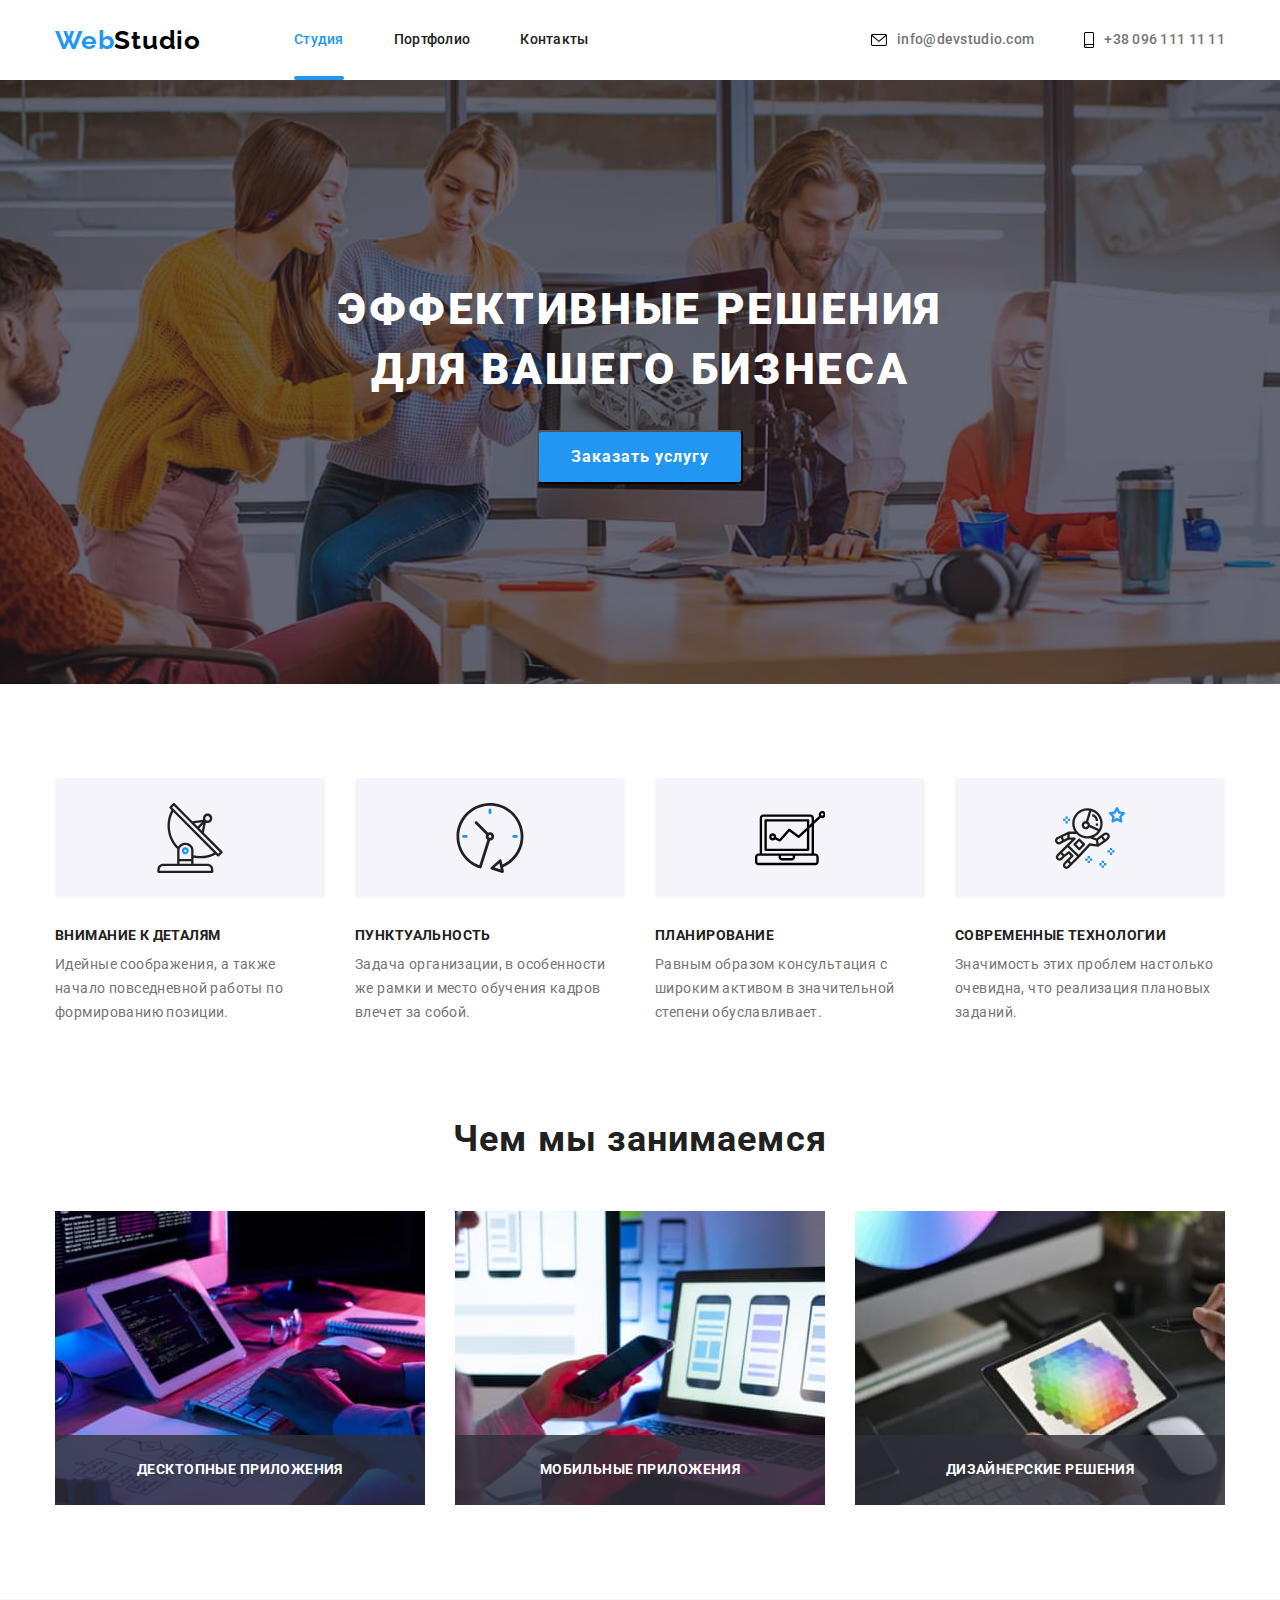
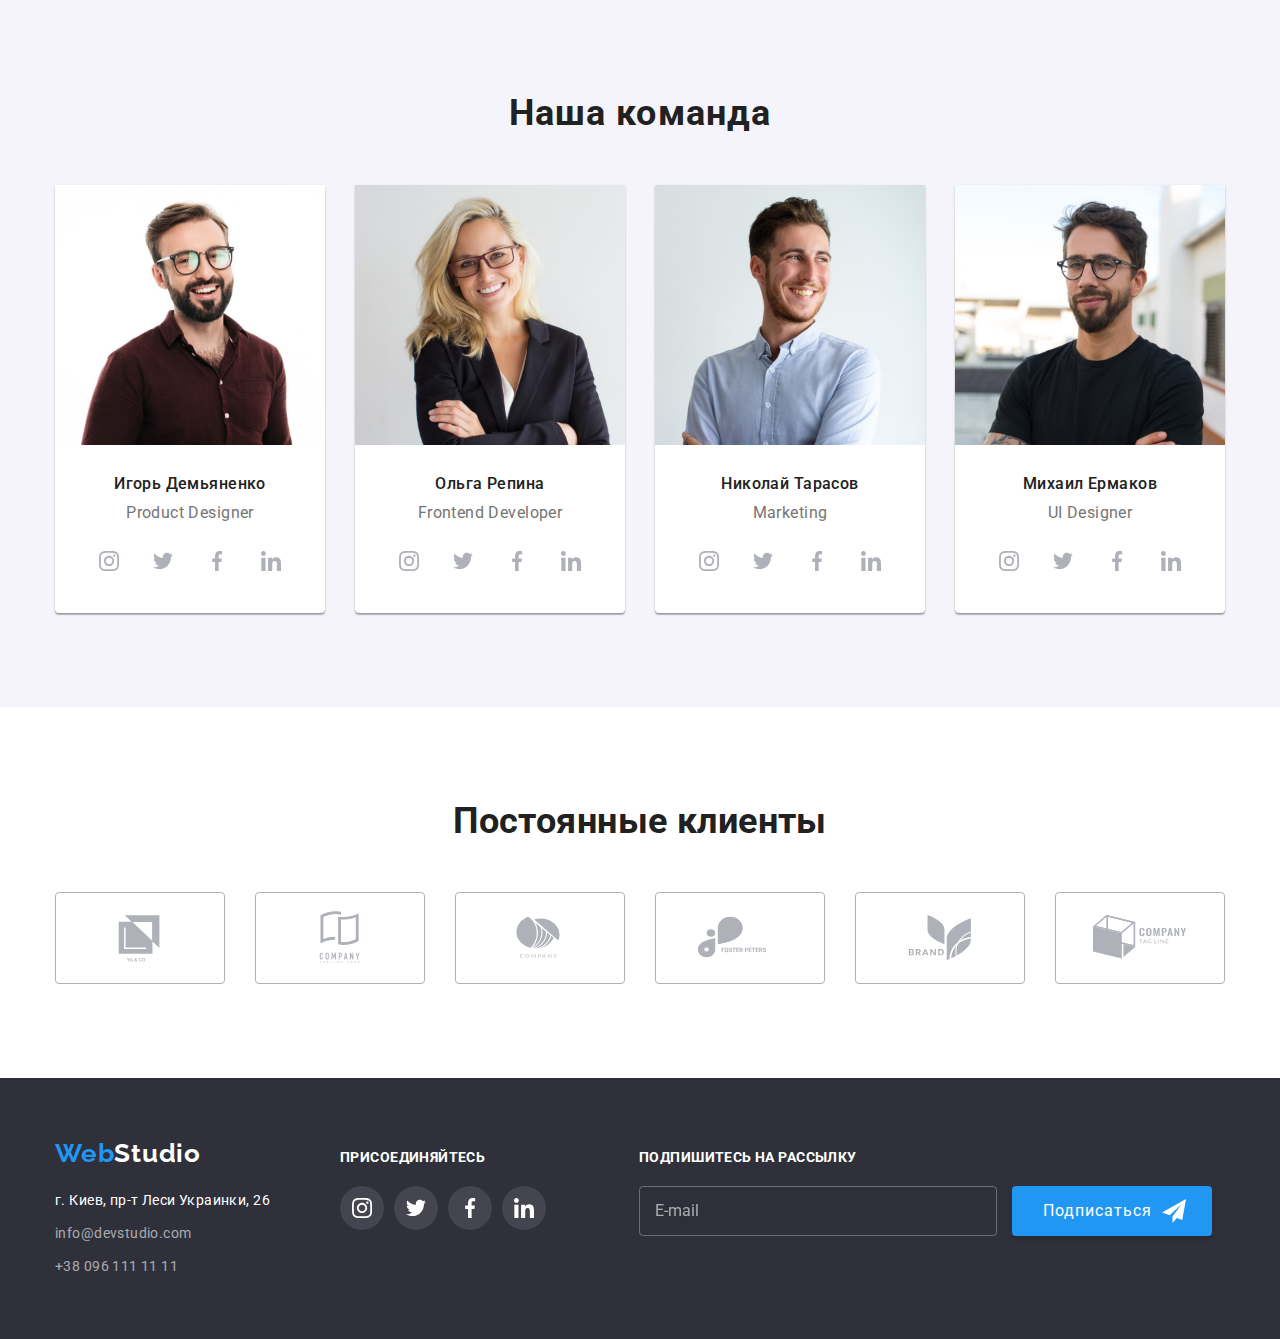
==== commit e40d2258: "Выполнен рефакторинг сайта согласно BEM и SASS" ====
--- a/index.html
+++ b/index.html
@@ -334,7 +334,7 @@
         <footer class="footer">
             <div class="container">
                 <div>
-                    <a class="footer__logo logo" lang="en" href="./index.html">Web<span class="footer__logo--white">Studio</span></a>
+                    <a class="footer__logo logo" lang="en" href="./index.html">Web<span class="logo--white">Studio</span></a>
                     <address>
                         <ul class="footer-contacts list">
                             <li class="footer-contacts__item">
--- a/css/main.min.css
+++ b/css/main.min.css
@@ -1,2 +1,2 @@
-:root{--title-text-color: #212121;--primary-text-color: #757575;--accent-color: #2196f3}.visually-hidden{position:absolute !important;clip:rect(1px 1px 1px 1px);clip:rect(1px, 1px, 1px, 1px);padding:0 !important;border:0 !important;height:1px !important;width:1px !important;overflow:hidden}html{box-sizing:border-box}*,*::before,*::after{box-sizing:border-box}body{font-family:Roboto, sans-serif;font-size:14px;line-height:1.71;letter-spacing:0.03em;color:var(--primary-text-color)}h1,h2,h3,h4,h5,h6,p,ul,ol{margin:0;padding:0}img{display:block}.title{color:var(--title-text-color);font-weight:bold;font-size:36px;line-height:1.16}.list{list-style:none;margin:0;padding:0}.section{padding-top:94px;padding-bottom:94px}.container{width:1200px;padding-right:15px;padding-left:15px;margin:0px auto}.banner__button{font-family:inherit;font-weight:bold;font-size:16px;line-height:1.87;letter-spacing:0.06em;color:#ffffff;background:var(--accent-color);padding:10px 32px;border-radius:4px;display:block;margin-right:auto;margin-left:auto}.sociale-list{display:flex}.sociale-list__item:not(:first-child){margin-left:10px}.sociale-list__link{display:flex;justify-content:center;align-items:center;width:44px;height:44px;border-radius:50%;background:rgba(255,255,255,0.1)}.sociale-list__icon{width:20px;height:20px;fill:#ffffff}.sociale-list__link--transparent{transition-property:background-color;transition-duration:250ms;transition-timing-function:cubic-bezier(0.4, 0, 0.2, 1)}.sociale-list__link--transparent:hover,.sociale-list__link--transparent:focus{background-color:var(--accent-color)}.sociale-list__link--transparent:hover .sociale-list__icon--grey,.sociale-list__link--transparent:focus .sociale-list__icon--grey{fill:#ffffff}.sociale-list__icon--grey{fill:#afb1b8;transition-property:fill}.sociale-list__link--dark{transition-property:background;transition-duration:250ms;transition-timing-function:cubic-bezier(0.4, 0, 0.2, 1)}.sociale-list__link--dark:hover,.sociale-list__link--dark:focus{background:var(--accent-color)}.logo,.footer__logo--white,.logo--black{font-family:Raleway, sans-serif;font-weight:bold;font-size:26px;line-height:1.19;letter-spacing:0.03em;text-decoration:none;margin-left:0px}.logo{color:var(--accent-color)}.footer__logo--white{color:#ffffff}.logo--black{color:#000000}.header .container{background-color:#ffffff;display:flex;align-items:center}.nav{display:flex;align-items:center}.nav__item:not(:first-child),.contacts-list__item:not(:first-child){margin-left:50px}.nav__list{display:flex;margin-left:93px;justify-content:space-between}.nav__link{display:block;font-weight:500;font-size:14px;line-height:1.14;letter-spacing:0.02em;color:#212121;text-decoration:none;transition-property:color;transition-duration:250ms;transition-timing-function:cubic-bezier(0.4, 0, 0.2, 1);padding-top:32px;padding-bottom:32px}.nav__link:hover,.nav__link:focus{color:var(--accent-color)}.nav__link--current{position:relative;color:var(--accent-color)}.nav__link--current::after{content:"";display:block;position:absolute;width:100%;height:4px;background:var(--accent-color);border-radius:2px;bottom:0}.contacts-list{display:flex;font-weight:500;font-size:14px;line-height:1.14;letter-spacing:0.02em;margin-left:auto}.contacts-list__link{display:flex;align-items:center}.contacts-list__link,.type-link{color:#757575;text-decoration:none;transition-property:color;transition-duration:250ms;transition-timing-function:cubic-bezier(0.4, 0, 0.2, 1)}.contacts-list .contacts-list__link:hover,.contacts-list .contacts-list__link:focus{color:var(--accent-color)}.contacts-list__link:hover .icon-envelope,.contacts-list__link:focus .icon-envelope,.contacts-list__link:hover .icon-phone,.contacts-list__link:focus .icon-phone{fill:var(--accent-color)}.icon-envelope,.icon-phone{margin-right:10px;transition-property:fill;transition-duration:250ms;transition-timing-function:cubic-bezier(0.4, 0, 0.2, 1)}.icon-envelope:hover,.icon-envelope:focus{fill:var(--accent-color)}.icon-phone:hover,.icon-phone:focus{fill:var(--accent-color)}.banner{max-width:1600px;background-color:#2f303a;background-image:linear-gradient(rgba(47,48,58,0.4), rgba(47,48,58,0.4)),url(../images/hero.jpg);background-repeat:no-repeat;background-position:center;background-size:cover;padding:200px 0px;margin-left:auto;margin-right:auto}.banner__title{font-weight:900;font-size:44px;line-height:1.36;text-align:center;letter-spacing:0.06em;text-transform:uppercase;color:#ffffff;margin-bottom:30px;margin-left:auto;margin-right:auto;width:696px}.advantages__title,.work-title,.team__title{font-weight:bold;font-size:36px;line-height:1.16;letter-spacing:0.03em}.advantages__title,.team__title{color:var(--title-text-color)}.advantages__title{font-size:14px;line-height:1.14;text-transform:uppercase;margin-bottom:10px}.advantages__list{display:flex}.advantages__item:not(:first-child){margin-left:30px}.advantages__item{width:270px}.advantages__icon{display:flex;height:120px;justify-content:center;align-items:center;background:#f5f4fa;border-radius:4px;margin-bottom:30px}.works{padding-top:0px}.works__title{text-align:center;margin-bottom:50px}.works-list{display:flex;justify-content:space-between}.works-list__item{position:relative}.works-list__description{position:absolute;width:100%;bottom:0px;font-weight:bold;font-size:14px;line-height:1.14;text-align:center;text-transform:uppercase;color:#ffffff;background:rgba(47,48,58,0.8);padding-top:27px;padding-bottom:27px}.team{background:#f5f4fa}.team__title{text-align:center;margin-bottom:50px}.team-list{display:flex;justify-content:space-between}.team-list__item{text-align:center;background:#ffffff;box-shadow:0px 1px 3px rgba(0,0,0,0.12),0px 1px 1px rgba(0,0,0,0.14),0px 2px 1px rgba(0,0,0,0.2);border-radius:0px 0px 4px 4px}.team-list__title{font-weight:500;font-size:16px;line-height:1.18;margin-bottom:10px}.team-list__text{font-size:16px;line-height:1.18;margin-bottom:16px}.team-content{padding:30px 0px}.sociale-list__team{justify-content:center}.clients{background:#ffffff}.clients__title{text-align:center;margin-bottom:50px}.clients-list{display:flex;flex-wrap:wrap;margin-top:-30px;margin-left:-30px}.clients-list__item{flex-basis:calc((100% - 6 * 30px) / 6);margin-top:30px;margin-left:30px}.clients-list__link{display:flex;justify-content:center;align-items:center;width:170px;height:92px;border:1px solid #afb1b8;border-radius:4px;transition-property:border-color;transition-duration:250ms;transition-timing-function:cubic-bezier(0.4, 0, 0.2, 1)}.clients-list__link:hover .icon-logo,.clients-list__link:focus .icon-logo{fill:var(--accent-color)}.clients-list__link:hover,.clients-list__link:focus{border-color:var(--accent-color)}.icon-logo{width:106px;height:60px;fill:#afb1b8;transition-property:fill}.footer{left:0px;background:#2f303a;padding:60px 0px}.footer .container{display:flex;align-items:baseline}.footer-contacts__item:not(:last-child){margin-bottom:9px}.footer-contacts__adress{font-style:normal;color:#ffffff}.footer-contacts__mail,.footer-contacts__tel{font-style:normal;color:rgba(255,255,255,0.6)}.footer-contacts__adress,.footer-contacts__mail,.footer-contacts__tel{text-decoration:none;transition-property:color;transition-duration:250ms;transition-timing-function:cubic-bezier(0.4, 0, 0.2, 1)}.footer-contacts__adress:hover,.footer-contacts__adress:focus{color:var(--accent-color)}.footer-contacts__mail:hover,.footer-contacts__mail:focus{color:var(--accent-color)}.footer-contacts__tel:hover,.footer-contacts__tel:focus{color:var(--accent-color)}.footer__logo{display:inline-block;margin-bottom:20px}.footer-sociale{margin-left:70px}.footer-sociale__title{font-size:14px;line-height:1.14;text-transform:uppercase;color:#ffffff;margin-bottom:20px}.subscription{margin-left:93px}.subscription__title{font-size:14px;line-height:1.14;text-transform:uppercase;color:#ffffff;margin-bottom:20px}.footer__input{width:358px;height:50px;background-color:transparent;padding:15px;border:1px solid rgba(255,255,255,0.3);box-sizing:border-box;filter:drop-shadow(0px 4px 4px rgba(0,0,0,0.15));border-radius:4px;outline:none;color:#ffffff}.footer__input:focus{border-color:var(--accent-color);transition-property:border-color;transition-duration:250ms;transition-timing-function:cubic-bezier(0.4, 0, 0.2, 1)}.footer__input::placeholder{font-size:16px;line-height:1.25;color:rgba(255,255,255,0.6)}.footer__button{display:inline-flex;align-items:center;text-align:center;width:200px;height:50px;font-size:16px;line-height:1.87;letter-spacing:0.06em;padding:10px;padding-left:29px;margin-left:12px;background:var(--accent-color);color:#ffffff;box-shadow:0px 4px 4px rgba(0,0,0,0.15);border-radius:4px;border-color:transparent;cursor:pointer;outline:none}.icon-submit{margin-left:10px}.portfolio{border-bottom:1px solid #ececec}.filter-list{display:flex;justify-content:center;margin-bottom:50px}.filter-button{font-family:inherit;font-style:normal;font-weight:500;font-size:16px;line-height:1.62;text-align:center;letter-spacing:0.03em;color:#212121;background:#f5f4fa;cursor:pointer;border-radius:4px;border-color:transparent;outline:none}.filter-item:not(:first-child){margin-left:8px}.filter-button{padding:6px 22px;transition-property:background, color, box-shadow;transition-duration:250ms;transition-timing-function:cubic-bezier(0.4, 0, 0.2, 1)}.filter-button:hover,.filter-button:focus{background:var(--accent-color);color:#ffffff;box-shadow:0px 3px 1px rgba(0,0,0,0.1),0px 1px 2px rgba(0,0,0,0.08),0px 2px 2px rgba(0,0,0,0.12)}.type-list{display:flex;flex-wrap:wrap;margin-top:-30px;margin-left:-30px}.type-item{flex-basis:calc((100% - 3 * 30px) / 3);margin-top:30px;margin-left:30px;transition-property:box-shadow;transition-duration:250ms;transition-timing-function:cubic-bezier(0.4, 0, 0.2, 1)}.type-item:hover,.type-item:focus{box-shadow:0px 3px 1px rgba(0,0,0,0.1),0px 1px 2px rgba(0,0,0,0.08),0px 2px 2px rgba(0,0,0,0.12)}.type-item:hover .type-description,.type-item:focus .type-description{transform:translateY(0%)}.type-link{display:block;color:#757575;text-decoration:none;margin:0;padding:0}.type-card{position:relative;overflow:hidden}.portfolio-img{display:block;width:100%}.type-description{position:absolute;top:0;left:0;height:100%;width:100%;overflow:auto;transform:translateY(100%);color:#ffffff;background:rgba(33,150,243,0.9);padding-left:24px;padding-top:63px;padding-right:24px;padding-bottom:63px;font-size:18px;line-height:1.56;transition-property:transform;transition-duration:250ms;transition-timing-function:cubic-bezier(0.4, 0, 0.2, 1)}.type-cover{padding-left:24px;padding-right:24px;border-bottom:1px solid #eeeeee;border-right:1px solid #eeeeee;border-left:1px solid #eeeeee;padding-top:20px;padding-bottom:20px}.type-title{color:var(--title-text-color);font-weight:bold;font-size:18px;line-height:2;letter-spacing:0.06em;margin-bottom:4px;margin-top:0}.type-text{font-size:16px;line-height:1.8;margin-bottom:0;margin-top:0}.backdrop{position:fixed;left:0px;top:0px;width:100%;height:100%;background:rgba(0,0,0,0.2);transition-property:opacity, visibility;transition-duration:250ms;transition-timing-function:cubic-bezier(0.4, 0, 0.2, 1)}.backdrop.is-hidden{opacity:0;pointer-events:none;visibility:hidden}.modal{position:absolute;top:50%;left:50%;transform:translate(-50%, -50%);min-width:528px;min-height:581px;background-color:#ffffff;box-shadow:0px 1px 3px rgba(0,0,0,0.12),0px 1px 1px rgba(0,0,0,0.14),0px 2px 1px rgba(0,0,0,0.2);border-radius:4px}.modal__button--close{position:absolute;top:8px;right:8px;display:flex;justify-content:center;align-items:center;width:30px;height:30px;border-radius:50%;border:1px solid rgba(0,0,0,0.1);background-color:transparent;cursor:pointer;transition-property:fill;transition-duration:250ms;transition-timing-function:cubic-bezier(0.4, 0, 0.2, 1)}.modal__button--close:hover,.modal__button--close:focus{fill:var(--accent-color)}.modal{padding:40px}.modal-form__wrapper{display:block}.modal-form__head{font-size:20px;font-weight:bold;line-height:1.15;color:#212121;margin-bottom:12px}.modal-form__type{display:block;font-size:12px;line-height:1.16;letter-spacing:0.01em;color:#757575}.modal-form__box{position:relative;display:block;margin-bottom:10px}.modal-form__input:focus{border-color:var(--accent-color)}.modal-form__input:focus+.modal-form__icon{fill:var(--accent-color)}.modal-form__input{position:relative;display:block;height:40px;width:100%;border:1px solid rgba(33,33,33,0.2);border-radius:4px;padding-left:42px;margin-top:4px;outline:none}.modal-form__icon{position:absolute;top:50%;left:12px;transform:translateY(-50%);transition-property:fill;transition-duration:250ms;transition-timing-function:cubic-bezier(0.4, 0, 0.2, 1)}.modal-form__feedback{width:100%;height:120px;padding:12px 16px;border:1px solid rgba(33,33,33,0.2);border-radius:4px;outline:none;resize:none;margin-top:4px;transition-property:border-color;transition-duration:250ms;transition-timing-function:cubic-bezier(0.4, 0, 0.2, 1)}.modal-form__feedback::placeholder{font-size:12px;line-height:1.16;letter-spacing:0.01em;color:rgba(117,117,117,0.5)}.modal-form__feedback:focus{border-color:var(--accent-color)}.checkbox-label{display:flex;align-items:center;margin-bottom:30px;padding-left:14px;font-size:12px;line-height:1.16;letter-spacing:0.01em;color:#757575}.checkbox-box{width:15px;height:15px;border:2px solid #212121;border-radius:2px}.modal-form__checkbox:checked+.checkbox-box{background-color:var(--accent-color);background-image:url(../images/svg/iconcheck.svg);background-repeat:no-repeat;background-position:center;background-origin:border-box;border-color:transparent}.modal-form__checkbox:focus+.checkbox-box{border-color:var(--accent-color)}.modal-form__link{margin-left:7px}.modal-form__contract-link{font-size:14px;line-height:1.71;text-decoration-line:underline;color:var(--accent-color)}.modal__button--submit{display:block;padding:10px 55px;width:200px;height:50px;font-size:16px;line-height:1.87;letter-spacing:0.06em;color:#ffffff;background:#188ce8;box-shadow:0px 4px 4px rgba(0,0,0,0.15);border-radius:4px;outline:none;cursor:pointer;border:transparent;margin:0 auto}
+:root{--title-text-color: #212121;--primary-text-color: #757575;--accent-color: #2196f3}.visually-hidden{position:absolute !important;clip:rect(1px 1px 1px 1px);clip:rect(1px, 1px, 1px, 1px);padding:0 !important;border:0 !important;height:1px !important;width:1px !important;overflow:hidden}html{box-sizing:border-box}*,*::before,*::after{box-sizing:border-box}body{font-family:Roboto, sans-serif;font-size:14px;line-height:1.71;letter-spacing:0.03em;color:var(--primary-text-color)}h1,h2,h3,h4,h5,h6,p,ul,ol{margin:0;padding:0}img{display:block}.title{color:var(--title-text-color);font-weight:bold;font-size:36px;line-height:1.16}.list{list-style:none;margin:0;padding:0}.section{padding-top:94px;padding-bottom:94px}.container{width:1200px;padding-right:15px;padding-left:15px;margin:0px auto}.banner__button{font-family:inherit;font-weight:bold;font-size:16px;line-height:1.87;letter-spacing:0.06em;color:#ffffff;background:var(--accent-color);padding:10px 32px;border-radius:4px;display:block;margin-right:auto;margin-left:auto}.sociale-list{display:flex}.sociale-list__item:not(:first-child){margin-left:10px}.sociale-list__icon{width:20px;height:20px;fill:#ffffff}.sociale-list__icon--grey{fill:#afb1b8;transition-property:fill}.sociale-list__link{display:flex;justify-content:center;align-items:center;width:44px;height:44px;border-radius:50%;background:rgba(255,255,255,0.1)}.sociale-list__link--transparent{transition-property:background-color;transition-duration:250ms;transition-timing-function:cubic-bezier(0.4, 0, 0.2, 1)}.sociale-list__link--transparent:hover,.sociale-list__link--transparent:focus{background-color:var(--accent-color)}.sociale-list__link--transparent:hover .sociale-list__icon--grey,.sociale-list__link--transparent:focus .sociale-list__icon--grey{fill:#ffffff}.sociale-list__link--dark{transition-property:background;transition-duration:250ms;transition-timing-function:cubic-bezier(0.4, 0, 0.2, 1)}.sociale-list__link--dark:hover,.sociale-list__link--dark:focus{background:var(--accent-color)}.logo,.logo--white,.logo--black{font-family:Raleway, sans-serif;font-weight:bold;font-size:26px;line-height:1.19;letter-spacing:0.03em;text-decoration:none;margin-left:0px}.logo{color:var(--accent-color)}.logo--white{color:#ffffff}.logo--black{color:#000000}.backdrop{position:fixed;left:0px;top:0px;width:100%;height:100%;background:rgba(0,0,0,0.2);transition-property:opacity, visibility;transition-duration:250ms;transition-timing-function:cubic-bezier(0.4, 0, 0.2, 1)}.backdrop.is-hidden{opacity:0;pointer-events:none;visibility:hidden}.modal{position:absolute;top:50%;left:50%;transform:translate(-50%, -50%);min-width:528px;min-height:581px;background-color:#ffffff;box-shadow:0px 1px 3px rgba(0,0,0,0.12),0px 1px 1px rgba(0,0,0,0.14),0px 2px 1px rgba(0,0,0,0.2);border-radius:4px;padding:40px}.modal__button--close{position:absolute;top:8px;right:8px;display:flex;justify-content:center;align-items:center;width:30px;height:30px;border-radius:50%;border:1px solid rgba(0,0,0,0.1);background-color:transparent;cursor:pointer;transition-property:fill;transition-duration:250ms;transition-timing-function:cubic-bezier(0.4, 0, 0.2, 1)}.modal__button--close:hover,.modal__button--close:focus{fill:var(--accent-color)}.modal-form__wrapper{display:block}.modal-form__head{font-size:20px;font-weight:bold;line-height:1.15;color:#212121;margin-bottom:12px}.modal-form__type{display:block;font-size:12px;line-height:1.16;letter-spacing:0.01em;color:#757575}.modal-form__box{position:relative;display:block;margin-bottom:10px}.modal-form__input{position:relative;display:block;height:40px;width:100%;border:1px solid rgba(33,33,33,0.2);border-radius:4px;padding-left:42px;margin-top:4px;outline:none}.modal-form__input:focus{border-color:var(--accent-color)}.modal-form__link{margin-left:7px}.modal-form__icon{position:absolute;top:50%;left:12px;transform:translateY(-50%);transition-property:fill;transition-duration:250ms;transition-timing-function:cubic-bezier(0.4, 0, 0.2, 1)}.modal-form__contract-link{font-size:14px;line-height:1.71;text-decoration-line:underline;color:var(--accent-color)}.modal-form__feedback{width:100%;height:120px;padding:12px 16px;border:1px solid rgba(33,33,33,0.2);border-radius:4px;outline:none;resize:none;margin-top:4px;transition-property:border-color;transition-duration:250ms;transition-timing-function:cubic-bezier(0.4, 0, 0.2, 1)}.modal-form__feedback::placeholder{font-size:12px;line-height:1.16;letter-spacing:0.01em;color:rgba(117,117,117,0.5)}.modal-form__feedback:focus{border-color:var(--accent-color)}.modal-form__checkbox:checked+.checkbox-box{background-color:var(--accent-color);background-image:url(../images/svg/iconcheck.svg);background-repeat:no-repeat;background-position:center;background-origin:border-box;border-color:transparent}.modal-form__checkbox:checked+.checkbox-box:focus+.checkbox-box{border-color:var(--accent-color)}.checkbox-label{display:flex;align-items:center;margin-bottom:30px;padding-left:14px;font-size:12px;line-height:1.16;letter-spacing:0.01em;color:#757575}.checkbox-box{width:15px;height:15px;border:2px solid #212121;border-radius:2px}.modal__button--submit{display:block;padding:10px 55px;width:200px;height:50px;font-size:16px;line-height:1.87;letter-spacing:0.06em;color:#ffffff;background:#188ce8;box-shadow:0px 4px 4px rgba(0,0,0,0.15);border-radius:4px;outline:none;cursor:pointer;border:transparent;margin:0 auto}.header .container{background-color:#ffffff;display:flex;align-items:center}.nav{display:flex;align-items:center}.nav__list{display:flex;margin-left:93px;justify-content:space-between}.nav__link{display:block;font-weight:500;font-size:14px;line-height:1.14;letter-spacing:0.02em;color:#212121;text-decoration:none;transition-property:color;transition-duration:250ms;transition-timing-function:cubic-bezier(0.4, 0, 0.2, 1);padding-top:32px;padding-bottom:32px}.nav__link:hover,.nav__link:focus{color:var(--accent-color)}.nav__link--current{position:relative;color:var(--accent-color)}.nav__link--current::after{content:"";display:block;position:absolute;width:100%;height:4px;background:var(--accent-color);border-radius:2px;bottom:0}.nav__item:not(:first-child){margin-left:50px}.contacts-list{display:flex;font-weight:500;font-size:14px;line-height:1.14;letter-spacing:0.02em;margin-left:auto}.contacts-list__item:not(:first-child){margin-left:50px}.contacts-list__link{display:flex;align-items:center;color:#757575;text-decoration:none;transition-property:color;transition-duration:250ms;transition-timing-function:cubic-bezier(0.4, 0, 0.2, 1)}.contacts-list__link:hover,.contacts-list__link:focus{color:var(--accent-color)}.contacts-list__link:hover .icon-envelope,.contacts-list__link:hover .icon-envelope,.contacts-list__link:hover .icon-phone,.contacts-list__link:hover .icon-phone,.contacts-list__link:focus .icon-envelope,.contacts-list__link:focus .icon-envelope,.contacts-list__link:focus .icon-phone,.contacts-list__link:focus .icon-phone{fill:var(--accent-color)}.icon-envelope,.icon-phone{margin-right:10px;transition-property:fill;transition-duration:250ms;transition-timing-function:cubic-bezier(0.4, 0, 0.2, 1)}.icon-envelope:hover,.icon-envelope:focus{fill:var(--accent-color)}.icon-phone:hover,.icon-phone:focus{fill:var(--accent-color)}.banner{max-width:1600px;background-color:#2f303a;background-image:linear-gradient(rgba(47,48,58,0.4), rgba(47,48,58,0.4)),url(../images/hero.jpg);background-repeat:no-repeat;background-position:center;background-size:cover;padding:200px 0px;margin-left:auto;margin-right:auto}.banner__title{font-weight:900;font-size:44px;line-height:1.36;text-align:center;letter-spacing:0.06em;text-transform:uppercase;color:#ffffff;margin-bottom:30px;margin-left:auto;margin-right:auto;width:696px}.advantages__title{font-weight:bold;font-size:14px;line-height:1.14;letter-spacing:0.03em;text-transform:uppercase;margin-bottom:10px;color:var(--title-text-color)}.advantages__list{display:flex}.advantages__item{width:270px}.advantages__item:not(:first-child){margin-left:30px}.advantages__icon{display:flex;height:120px;justify-content:center;align-items:center;background:#f5f4fa;border-radius:4px;margin-bottom:30px}.works{padding-top:0px}.works__title{text-align:center;margin-bottom:50px;font-weight:bold;font-size:36px;line-height:1.16;letter-spacing:0.03em}.works-list{display:flex;justify-content:space-between}.works-list__item{position:relative}.works-list__description{position:absolute;width:100%;bottom:0px;font-weight:bold;font-size:14px;line-height:1.14;text-align:center;text-transform:uppercase;color:#ffffff;background:rgba(47,48,58,0.8);padding-top:27px;padding-bottom:27px}.team{background:#f5f4fa}.team__title{text-align:center;margin-bottom:50px;font-weight:bold;font-size:36px;line-height:1.16;letter-spacing:0.03em;color:var(--title-text-color)}.team-list{display:flex;justify-content:space-between}.team-list__item{text-align:center;background:#ffffff;box-shadow:0px 1px 3px rgba(0,0,0,0.12),0px 1px 1px rgba(0,0,0,0.14),0px 2px 1px rgba(0,0,0,0.2);border-radius:0px 0px 4px 4px}.team-list__title{font-weight:500;font-size:16px;line-height:1.18;margin-bottom:10px}.team-list__text{font-size:16px;line-height:1.18;margin-bottom:16px}.team-content{padding:30px 0px}.sociale-list__team{justify-content:center}.clients{background:#ffffff}.clients__title{text-align:center;margin-bottom:50px}.clients-list{display:flex;flex-wrap:wrap;margin-top:-30px;margin-left:-30px}.clients-list__item{flex-basis:calc((100% - 6 * 30px) / 6);margin-top:30px;margin-left:30px}.clients-list__link{display:flex;justify-content:center;align-items:center;width:170px;height:92px;border:1px solid #afb1b8;border-radius:4px;transition-property:border-color;transition-duration:250ms;transition-timing-function:cubic-bezier(0.4, 0, 0.2, 1)}.clients-list__link:hover,.clients-list__link:focus{border-color:var(--accent-color)}.clients-list__link:hover .icon-logo,.clients-list__link:focus .icon-logo{fill:var(--accent-color)}.icon-logo{width:106px;height:60px;fill:#afb1b8;transition-property:fill}.footer{left:0px;background:#2f303a;padding:60px 0px}.footer .container{display:flex;align-items:baseline}.footer__logo{display:inline-block;margin-bottom:20px}.footer__input{width:358px;height:50px;background-color:transparent;padding:15px;border:1px solid rgba(255,255,255,0.3);box-sizing:border-box;filter:drop-shadow(0px 4px 4px rgba(0,0,0,0.15));border-radius:4px;outline:none;color:#ffffff}.footer__input:focus{border-color:var(--accent-color);transition-property:border-color;transition-duration:250ms;transition-timing-function:cubic-bezier(0.4, 0, 0.2, 1)}.footer__input::placeholder{font-size:16px;line-height:1.25;color:rgba(255,255,255,0.6)}.footer__button{display:inline-flex;align-items:center;text-align:center;width:200px;height:50px;font-size:16px;line-height:1.87;letter-spacing:0.06em;padding:10px;padding-left:29px;margin-left:12px;background:var(--accent-color);color:#ffffff;box-shadow:0px 4px 4px rgba(0,0,0,0.15);border-radius:4px;border-color:transparent;cursor:pointer;outline:none}.footer-contacts__item:not(:last-child){margin-bottom:9px}.footer-contacts__adress{color:#ffffff}.footer-contacts__mail,.footer-contacts__tel{color:rgba(255,255,255,0.6)}.footer-contacts__adress,.footer-contacts__mail,.footer-contacts__tel{text-decoration:none;font-style:normal;transition-property:color;transition-duration:250ms;transition-timing-function:cubic-bezier(0.4, 0, 0.2, 1)}.footer-contacts__adress:hover,.footer-contacts__adress:focus,.footer-contacts__mail:hover,.footer-contacts__mail:focus,.footer-contacts__tel:hover,.footer-contacts__tel:focus{color:var(--accent-color)}.footer-sociale{margin-left:70px}.footer-sociale__title{font-size:14px;line-height:1.14;text-transform:uppercase;color:#ffffff;margin-bottom:20px}.subscription{margin-left:93px}.subscription__title{font-size:14px;line-height:1.14;text-transform:uppercase;color:#ffffff;margin-bottom:20px}.icon-submit{margin-left:10px}.portfolio{border-bottom:1px solid #ececec}.portfolio-img{display:block;width:100%}.filter-list{display:flex;justify-content:center;margin-bottom:50px}.filter-list__item:not(:first-child){margin-left:8px}.filter-list__button{font-family:inherit;font-style:normal;font-weight:500;font-size:16px;line-height:1.62;text-align:center;letter-spacing:0.03em;color:#212121;background:#f5f4fa;cursor:pointer;border-radius:4px;border-color:transparent;outline:none;padding:6px 22px;transition-property:background, color, box-shadow;transition-duration:250ms;transition-timing-function:cubic-bezier(0.4, 0, 0.2, 1)}.filter-list__button:hover,.filter-list__button:focus{background:var(--accent-color);color:#ffffff;box-shadow:0px 3px 1px rgba(0,0,0,0.1),0px 1px 2px rgba(0,0,0,0.08),0px 2px 2px rgba(0,0,0,0.12)}.type-list{display:flex;flex-wrap:wrap;margin-top:-30px;margin-left:-30px}.type-list__item{flex-basis:calc((100% - 3 * 30px) / 3);margin-top:30px;margin-left:30px;transition-property:box-shadow;transition-duration:250ms;transition-timing-function:cubic-bezier(0.4, 0, 0.2, 1)}.type-list__item:hover,.type-list__item:focus{box-shadow:0px 3px 1px rgba(0,0,0,0.1),0px 1px 2px rgba(0,0,0,0.08),0px 2px 2px rgba(0,0,0,0.12)}.type-list__item:hover .type-list__description,.type-list__item:hover .type-list__description,.type-list__item:focus .type-list__description,.type-list__item:focus .type-list__description{transform:translateY(0%)}.type-list__link{display:block;color:#757575;text-decoration:none;margin:0;padding:0}.type-list__card{position:relative;overflow:hidden}.type-list__description{position:absolute;top:0;left:0;height:100%;width:100%;overflow:auto;transform:translateY(100%);color:#ffffff;background:rgba(33,150,243,0.9);padding-left:24px;padding-top:63px;padding-right:24px;padding-bottom:63px;font-size:18px;line-height:1.56;transition-property:transform;transition-duration:250ms;transition-timing-function:cubic-bezier(0.4, 0, 0.2, 1)}.type-list__cover{padding-left:24px;padding-right:24px;border-bottom:1px solid #eeeeee;border-right:1px solid #eeeeee;border-left:1px solid #eeeeee;padding-top:20px;padding-bottom:20px}.type-list__title{color:var(--title-text-color);font-weight:bold;font-size:18px;line-height:2;letter-spacing:0.06em;margin-bottom:4px;margin-top:0}.type-list__text{font-size:16px;line-height:1.8;margin-bottom:0;margin-top:0}
 /*# sourceMappingURL=main.min.css.map */